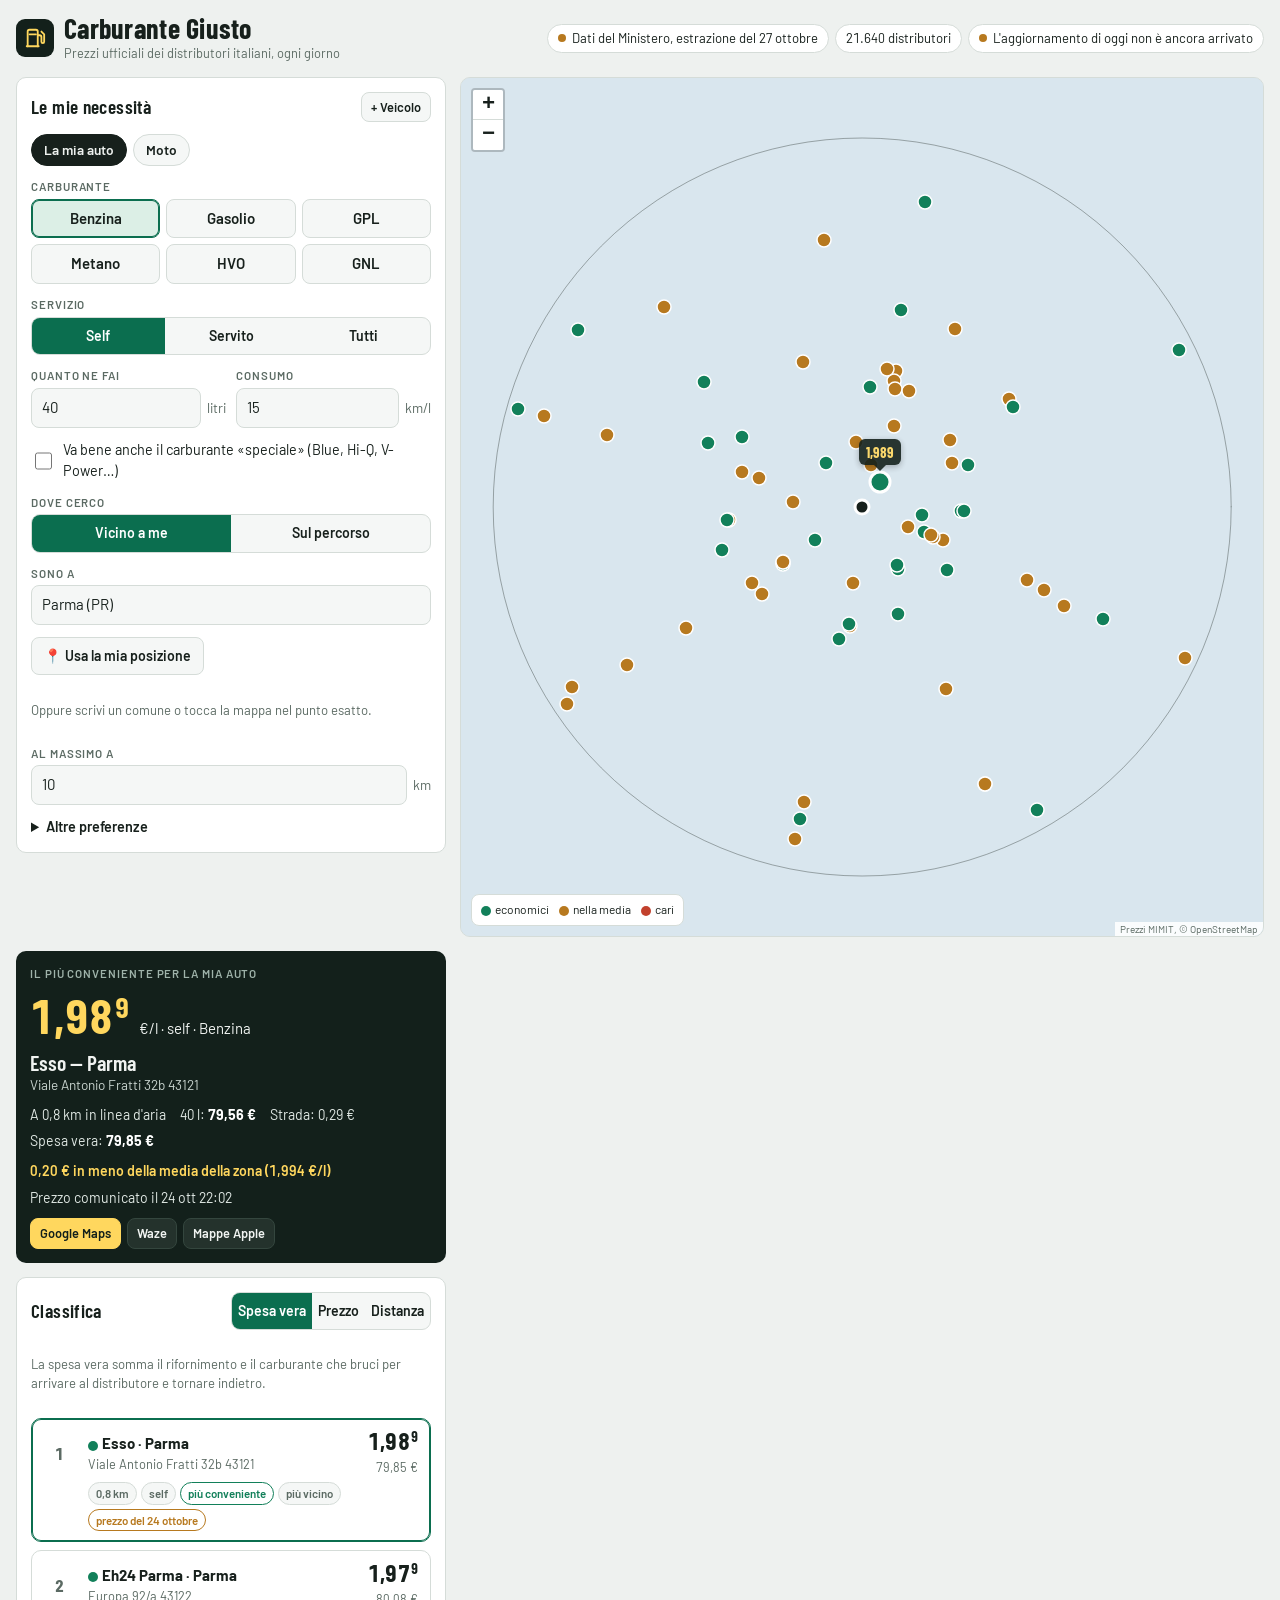
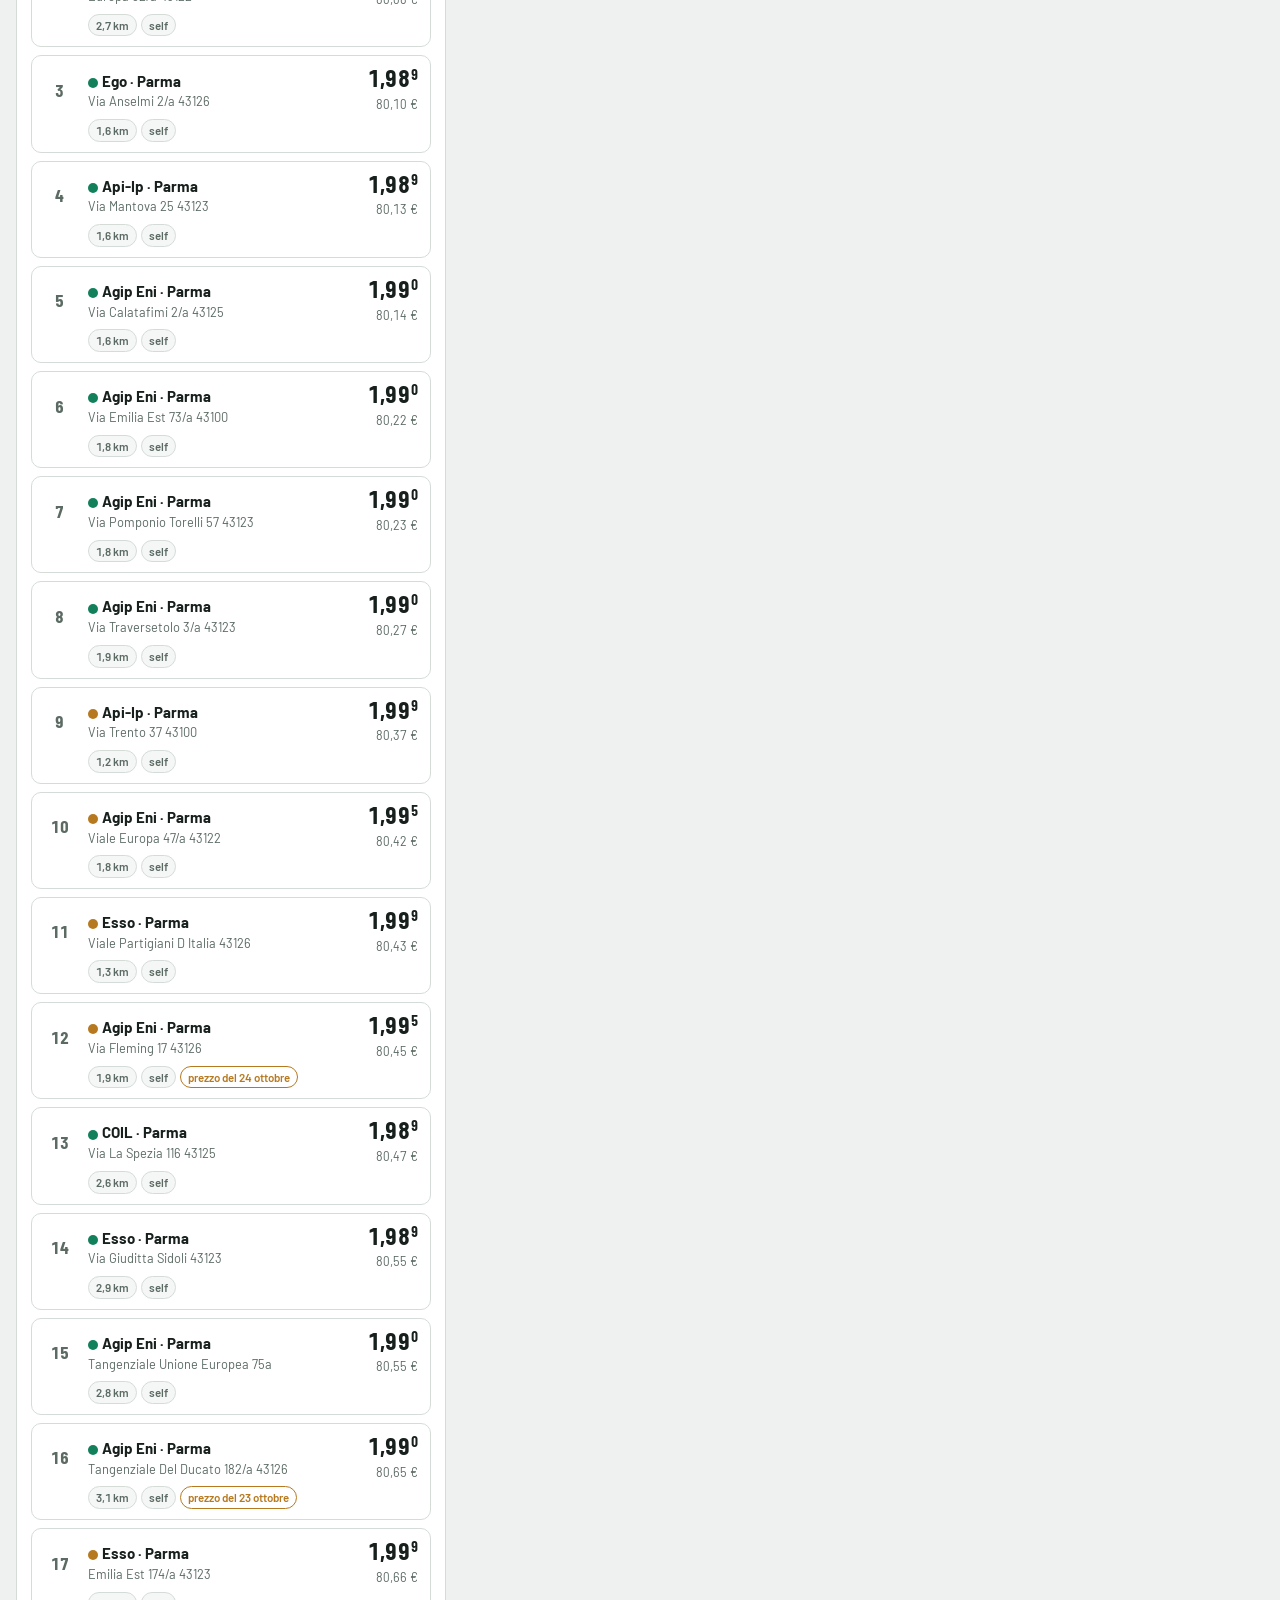
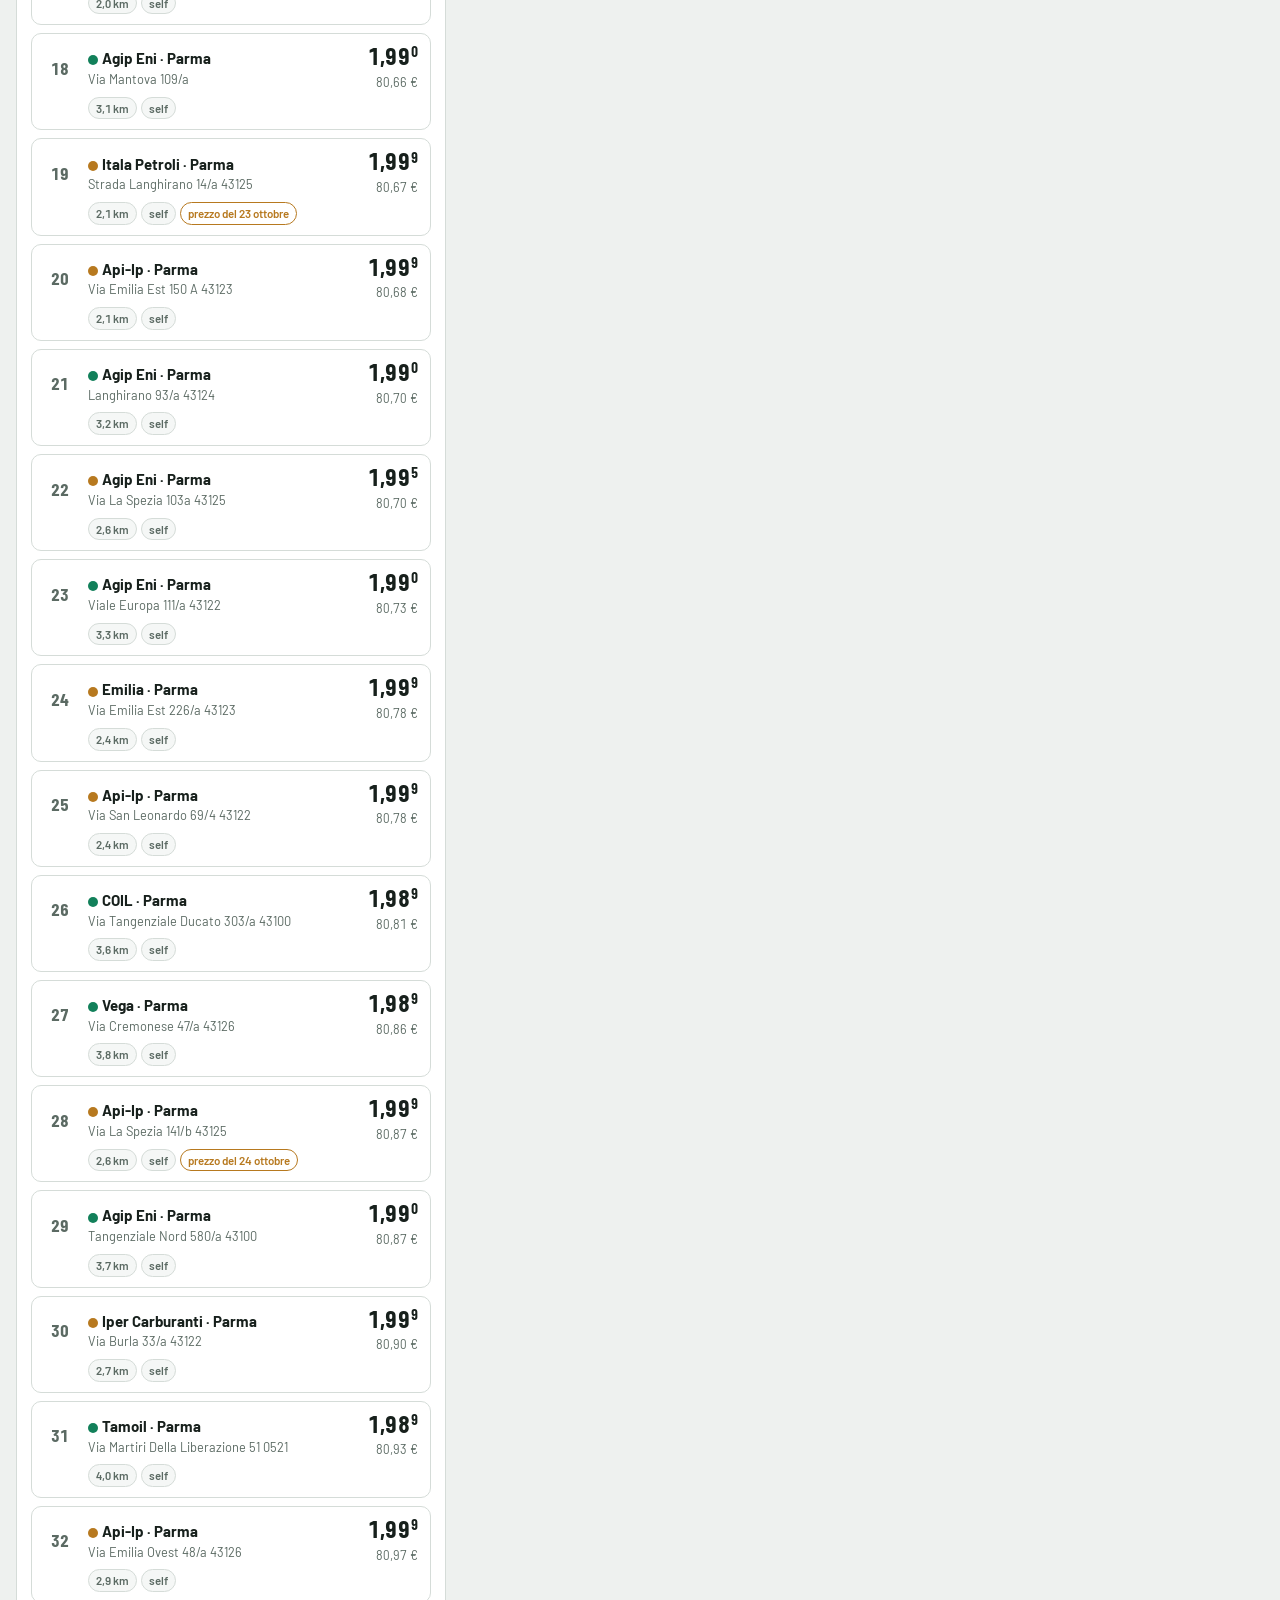
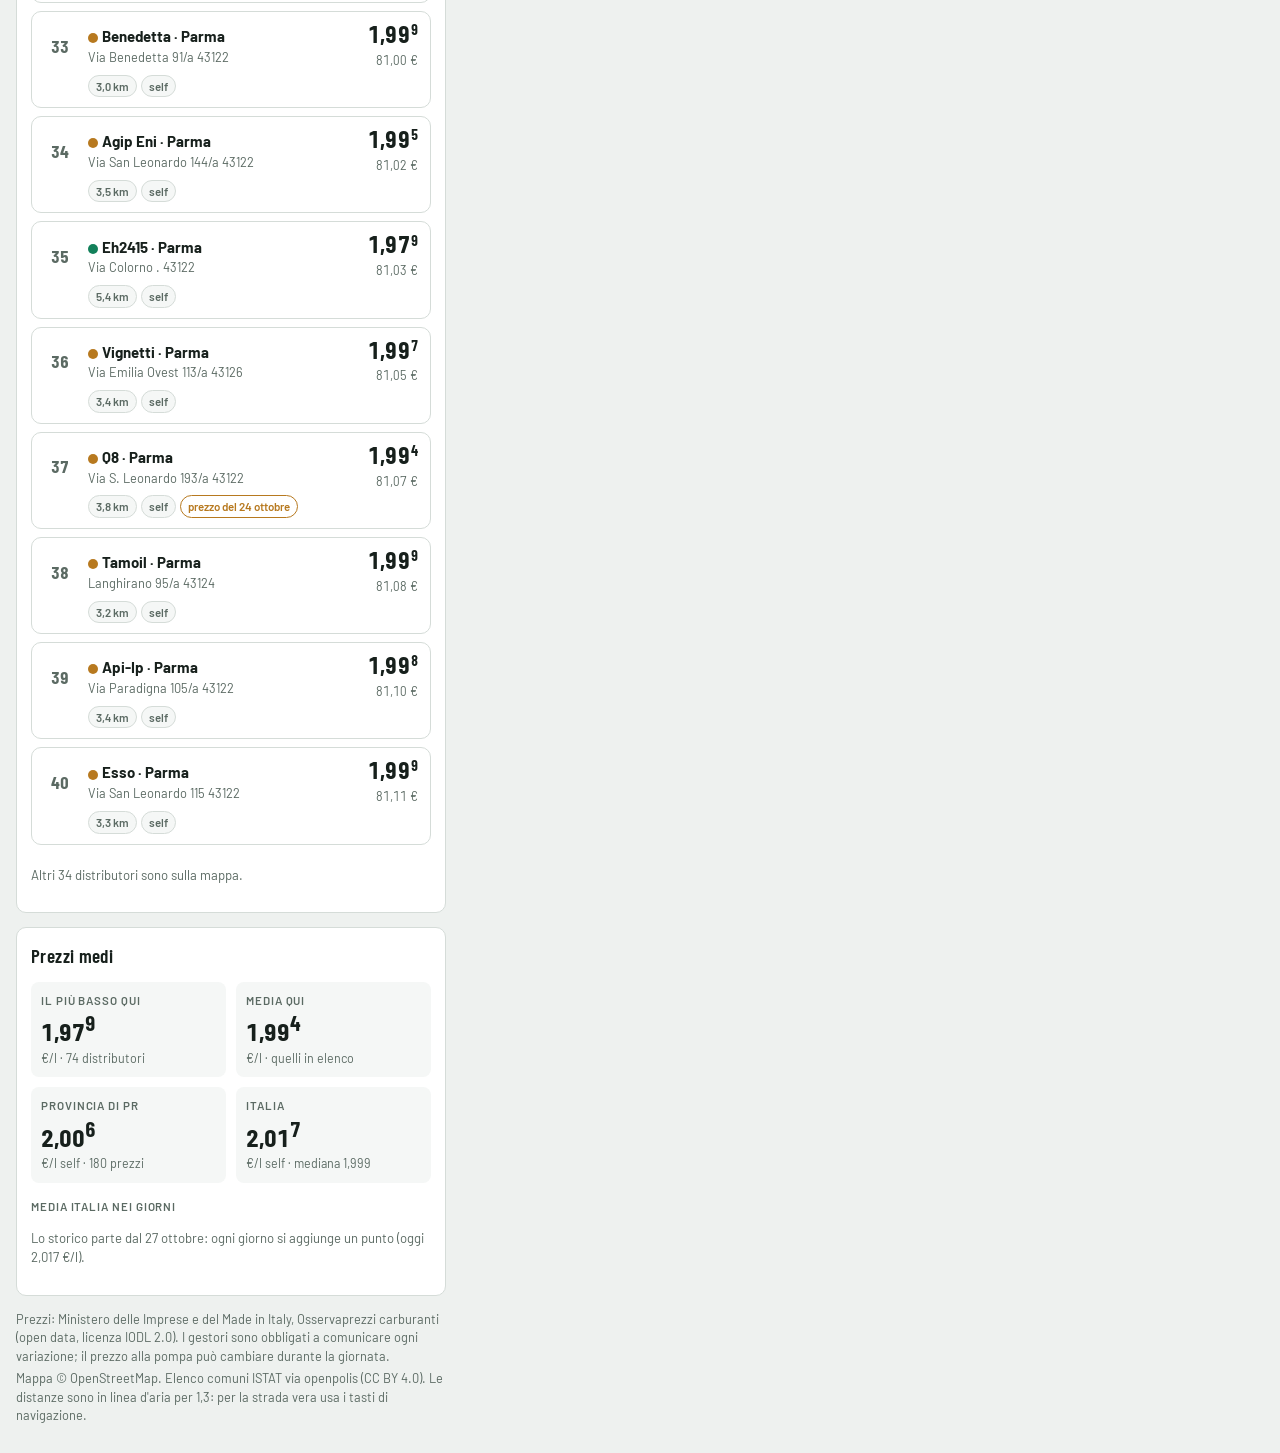
==== index.html @ f3d4177d "Carburante Giusto: app installabile con prezzi MIMIT Co-Authored-By: Claude Opus 5.5 <noreply@anthro" ====
<!doctype html>
<html lang="it">
<head>
<meta charset="utf-8">
<meta name="viewport" content="width=device-width,initial-scale=1,viewport-fit=cover">
<title>Carburante Giusto</title>
<meta name="description" content="Prezzi ufficiali dei distributori italiani (MIMIT) e il più conveniente per il tuo veicolo">
<meta name="theme-color" content="#13201b">
<meta name="apple-mobile-web-app-capable" content="yes">
<meta name="mobile-web-app-capable" content="yes">
<meta name="apple-mobile-web-app-title" content="Carburante">
<meta name="apple-mobile-web-app-status-bar-style" content="black-translucent">
<link rel="manifest" href="manifest.webmanifest">
<link rel="icon" href="icone/icona-192.png">
<link rel="apple-touch-icon" href="icone/apple-touch-icon.png">
<link rel="preconnect" href="https://fonts.googleapis.com"><link rel="preconnect" href="https://fonts.gstatic.com" crossorigin>
<link rel="stylesheet" href="https://fonts.googleapis.com/css2?family=Barlow+Condensed:wght@600;700&family=Barlow:wght@400;600&display=swap">
<style>
 
 .leaflet-pane,
 .leaflet-tile,
 .leaflet-marker-icon,
 .leaflet-marker-shadow,
 .leaflet-tile-container,
 .leaflet-pane > svg,
 .leaflet-pane > canvas,
 .leaflet-zoom-box,
 .leaflet-image-layer,
 .leaflet-layer {
 	position: absolute;
 	left: 0;
 	top: 0;
 	}
 .leaflet-container {
 	overflow: hidden;
 	}
 .leaflet-tile,
 .leaflet-marker-icon,
 .leaflet-marker-shadow {
 	-webkit-user-select: none;
 	 -moz-user-select: none;
 	 user-select: none;
 	 -webkit-user-drag: none;
 	}
 
 .leaflet-tile::selection {
 	background: transparent;
 }
 
 .leaflet-safari .leaflet-tile {
 	image-rendering: -webkit-optimize-contrast;
 	}
 
 .leaflet-safari .leaflet-tile-container {
 	width: 1600px;
 	height: 1600px;
 	-webkit-transform-origin: 0 0;
 	}
 .leaflet-marker-icon,
 .leaflet-marker-shadow {
 	display: block;
 	}
 
 
 .leaflet-container .leaflet-overlay-pane svg {
 	max-width: none !important;
 	max-height: none !important;
 	}
 .leaflet-container .leaflet-marker-pane img,
 .leaflet-container .leaflet-shadow-pane img,
 .leaflet-container .leaflet-tile-pane img,
 .leaflet-container img.leaflet-image-layer,
 .leaflet-container .leaflet-tile {
 	max-width: none !important;
 	max-height: none !important;
 	width: auto;
 	padding: 0;
 	}
 
 .leaflet-container img.leaflet-tile {
 	
 	mix-blend-mode: plus-lighter;
 }
 
 .leaflet-container.leaflet-touch-zoom {
 	-ms-touch-action: pan-x pan-y;
 	touch-action: pan-x pan-y;
 	}
 .leaflet-container.leaflet-touch-drag {
 	-ms-touch-action: pinch-zoom;
 	
 	touch-action: none;
 	touch-action: pinch-zoom;
 }
 .leaflet-container.leaflet-touch-drag.leaflet-touch-zoom {
 	-ms-touch-action: none;
 	touch-action: none;
 }
 .leaflet-container {
 	-webkit-tap-highlight-color: transparent;
 }
 .leaflet-container a {
 	-webkit-tap-highlight-color: rgba(51, 181, 229, 0.4);
 }
 .leaflet-tile {
 	filter: inherit;
 	visibility: hidden;
 	}
 .leaflet-tile-loaded {
 	visibility: inherit;
 	}
 .leaflet-zoom-box {
 	width: 0;
 	height: 0;
 	-moz-box-sizing: border-box;
 	 box-sizing: border-box;
 	z-index: 800;
 	}
 
 .leaflet-overlay-pane svg {
 	-moz-user-select: none;
 	}
 
 .leaflet-pane { z-index: 400; }
 
 .leaflet-tile-pane { z-index: 200; }
 .leaflet-overlay-pane { z-index: 400; }
 .leaflet-shadow-pane { z-index: 500; }
 .leaflet-marker-pane { z-index: 600; }
 .leaflet-tooltip-pane { z-index: 650; }
 .leaflet-popup-pane { z-index: 700; }
 
 .leaflet-map-pane canvas { z-index: 100; }
 .leaflet-map-pane svg { z-index: 200; }
 
 .leaflet-vml-shape {
 	width: 1px;
 	height: 1px;
 	}
 .lvml {
 	behavior: url(#default#VML);
 	display: inline-block;
 	position: absolute;
 	}
 
 
 
 
 .leaflet-control {
 	position: relative;
 	z-index: 800;
 	pointer-events: visiblePainted; 
 	pointer-events: auto;
 	}
 .leaflet-top,
 .leaflet-bottom {
 	position: absolute;
 	z-index: 1000;
 	pointer-events: none;
 	}
 .leaflet-top {
 	top: 0;
 	}
 .leaflet-right {
 	right: 0;
 	}
 .leaflet-bottom {
 	bottom: 0;
 	}
 .leaflet-left {
 	left: 0;
 	}
 .leaflet-control {
 	float: left;
 	clear: both;
 	}
 .leaflet-right .leaflet-control {
 	float: right;
 	}
 .leaflet-top .leaflet-control {
 	margin-top: 10px;
 	}
 .leaflet-bottom .leaflet-control {
 	margin-bottom: 10px;
 	}
 .leaflet-left .leaflet-control {
 	margin-left: 10px;
 	}
 .leaflet-right .leaflet-control {
 	margin-right: 10px;
 	}
 
 
 
 
 .leaflet-fade-anim .leaflet-popup {
 	opacity: 0;
 	-webkit-transition: opacity 0.2s linear;
 	 -moz-transition: opacity 0.2s linear;
 	 transition: opacity 0.2s linear;
 	}
 .leaflet-fade-anim .leaflet-map-pane .leaflet-popup {
 	opacity: 1;
 	}
 .leaflet-zoom-animated {
 	-webkit-transform-origin: 0 0;
 	 -ms-transform-origin: 0 0;
 	 transform-origin: 0 0;
 	}
 svg.leaflet-zoom-animated {
 	will-change: transform;
 }
 
 .leaflet-zoom-anim .leaflet-zoom-animated {
 	-webkit-transition: -webkit-transform 0.25s cubic-bezier(0,0,0.25,1);
 	 -moz-transition: -moz-transform 0.25s cubic-bezier(0,0,0.25,1);
 	 transition: transform 0.25s cubic-bezier(0,0,0.25,1);
 	}
 .leaflet-zoom-anim .leaflet-tile,
 .leaflet-pan-anim .leaflet-tile {
 	-webkit-transition: none;
 	 -moz-transition: none;
 	 transition: none;
 	}
 
 .leaflet-zoom-anim .leaflet-zoom-hide {
 	visibility: hidden;
 	}
 
 
 
 
 .leaflet-interactive {
 	cursor: pointer;
 	}
 .leaflet-grab {
 	cursor: -webkit-grab;
 	cursor: -moz-grab;
 	cursor: grab;
 	}
 .leaflet-crosshair,
 .leaflet-crosshair .leaflet-interactive {
 	cursor: crosshair;
 	}
 .leaflet-popup-pane,
 .leaflet-control {
 	cursor: auto;
 	}
 .leaflet-dragging .leaflet-grab,
 .leaflet-dragging .leaflet-grab .leaflet-interactive,
 .leaflet-dragging .leaflet-marker-draggable {
 	cursor: move;
 	cursor: -webkit-grabbing;
 	cursor: -moz-grabbing;
 	cursor: grabbing;
 	}
 
 
 .leaflet-marker-icon,
 .leaflet-marker-shadow,
 .leaflet-image-layer,
 .leaflet-pane > svg path,
 .leaflet-tile-container {
 	pointer-events: none;
 	}
 
 .leaflet-marker-icon.leaflet-interactive,
 .leaflet-image-layer.leaflet-interactive,
 .leaflet-pane > svg path.leaflet-interactive,
 svg.leaflet-image-layer.leaflet-interactive path {
 	pointer-events: visiblePainted; 
 	pointer-events: auto;
 	}
 
 
 
 .leaflet-container {
 	background: #ddd;
 	outline-offset: 1px;
 	}
 .leaflet-container a {
 	color: #0078A8;
 	}
 .leaflet-zoom-box {
 	border: 2px dotted #38f;
 	background: rgba(255,255,255,0.5);
 	}
 
 
 
 .leaflet-container {
 	font-family: "Helvetica Neue", Arial, Helvetica, sans-serif;
 	font-size: 12px;
 	font-size: 0.75rem;
 	line-height: 1.5;
 	}
 
 
 
 
 .leaflet-bar {
 	box-shadow: 0 1px 5px rgba(0,0,0,0.65);
 	border-radius: 4px;
 	}
 .leaflet-bar a {
 	background-color: #fff;
 	border-bottom: 1px solid #ccc;
 	width: 26px;
 	height: 26px;
 	line-height: 26px;
 	display: block;
 	text-align: center;
 	text-decoration: none;
 	color: black;
 	}
 .leaflet-bar a,
 .leaflet-control-layers-toggle {
 	background-position: 50% 50%;
 	background-repeat: no-repeat;
 	display: block;
 	}
 .leaflet-bar a:hover,
 .leaflet-bar a:focus {
 	background-color: #f4f4f4;
 	}
 .leaflet-bar a:first-child {
 	border-top-left-radius: 4px;
 	border-top-right-radius: 4px;
 	}
 .leaflet-bar a:last-child {
 	border-bottom-left-radius: 4px;
 	border-bottom-right-radius: 4px;
 	border-bottom: none;
 	}
 .leaflet-bar a.leaflet-disabled {
 	cursor: default;
 	background-color: #f4f4f4;
 	color: #bbb;
 	}
 
 .leaflet-touch .leaflet-bar a {
 	width: 30px;
 	height: 30px;
 	line-height: 30px;
 	}
 .leaflet-touch .leaflet-bar a:first-child {
 	border-top-left-radius: 2px;
 	border-top-right-radius: 2px;
 	}
 .leaflet-touch .leaflet-bar a:last-child {
 	border-bottom-left-radius: 2px;
 	border-bottom-right-radius: 2px;
 	}
 
 
 
 .leaflet-control-zoom-in,
 .leaflet-control-zoom-out {
 	font: bold 18px 'Lucida Console', Monaco, monospace;
 	text-indent: 1px;
 	}
 
 .leaflet-touch .leaflet-control-zoom-in, .leaflet-touch .leaflet-control-zoom-out {
 	font-size: 22px;
 	}
 
 
 
 
 .leaflet-control-layers {
 	box-shadow: 0 1px 5px rgba(0,0,0,0.4);
 	background: #fff;
 	border-radius: 5px;
 	}
 .leaflet-control-layers-toggle {
 	background-image: none;
 	width: 36px;
 	height: 36px;
 	}
 .leaflet-retina .leaflet-control-layers-toggle {
 	background-image: none;
 	background-size: 26px 26px;
 	}
 .leaflet-touch .leaflet-control-layers-toggle {
 	width: 44px;
 	height: 44px;
 	}
 .leaflet-control-layers .leaflet-control-layers-list,
 .leaflet-control-layers-expanded .leaflet-control-layers-toggle {
 	display: none;
 	}
 .leaflet-control-layers-expanded .leaflet-control-layers-list {
 	display: block;
 	position: relative;
 	}
 .leaflet-control-layers-expanded {
 	padding: 6px 10px 6px 6px;
 	color: #333;
 	background: #fff;
 	}
 .leaflet-control-layers-scrollbar {
 	overflow-y: scroll;
 	overflow-x: hidden;
 	padding-right: 5px;
 	}
 .leaflet-control-layers-selector {
 	margin-top: 2px;
 	position: relative;
 	top: 1px;
 	}
 .leaflet-control-layers label {
 	display: block;
 	font-size: 13px;
 	font-size: 1.08333em;
 	}
 .leaflet-control-layers-separator {
 	height: 0;
 	border-top: 1px solid #ddd;
 	margin: 5px -10px 5px -6px;
 	}
 
 
 .leaflet-default-icon-path { 
 	background-image: none;
 	}
 
 
 
 
 .leaflet-container .leaflet-control-attribution {
 	background: #fff;
 	background: rgba(255, 255, 255, 0.8);
 	margin: 0;
 	}
 .leaflet-control-attribution,
 .leaflet-control-scale-line {
 	padding: 0 5px;
 	color: #333;
 	line-height: 1.4;
 	}
 .leaflet-control-attribution a {
 	text-decoration: none;
 	}
 .leaflet-control-attribution a:hover,
 .leaflet-control-attribution a:focus {
 	text-decoration: underline;
 	}
 .leaflet-attribution-flag {
 	display: inline !important;
 	vertical-align: baseline !important;
 	width: 1em;
 	height: 0.6669em;
 	}
 .leaflet-left .leaflet-control-scale {
 	margin-left: 5px;
 	}
 .leaflet-bottom .leaflet-control-scale {
 	margin-bottom: 5px;
 	}
 .leaflet-control-scale-line {
 	border: 2px solid #777;
 	border-top: none;
 	line-height: 1.1;
 	padding: 2px 5px 1px;
 	white-space: nowrap;
 	-moz-box-sizing: border-box;
 	 box-sizing: border-box;
 	background: rgba(255, 255, 255, 0.8);
 	text-shadow: 1px 1px #fff;
 	}
 .leaflet-control-scale-line:not(:first-child) {
 	border-top: 2px solid #777;
 	border-bottom: none;
 	margin-top: -2px;
 	}
 .leaflet-control-scale-line:not(:first-child):not(:last-child) {
 	border-bottom: 2px solid #777;
 	}
 
 .leaflet-touch .leaflet-control-attribution,
 .leaflet-touch .leaflet-control-layers,
 .leaflet-touch .leaflet-bar {
 	box-shadow: none;
 	}
 .leaflet-touch .leaflet-control-layers,
 .leaflet-touch .leaflet-bar {
 	border: 2px solid rgba(0,0,0,0.2);
 	background-clip: padding-box;
 	}
 
 
 
 
 .leaflet-popup {
 	position: absolute;
 	text-align: center;
 	margin-bottom: 20px;
 	}
 .leaflet-popup-content-wrapper {
 	padding: 1px;
 	text-align: left;
 	border-radius: 12px;
 	}
 .leaflet-popup-content {
 	margin: 13px 24px 13px 20px;
 	line-height: 1.3;
 	font-size: 13px;
 	font-size: 1.08333em;
 	min-height: 1px;
 	}
 .leaflet-popup-content p {
 	margin: 17px 0;
 	margin: 1.3em 0;
 	}
 .leaflet-popup-tip-container {
 	width: 40px;
 	height: 20px;
 	position: absolute;
 	left: 50%;
 	margin-top: -1px;
 	margin-left: -20px;
 	overflow: hidden;
 	pointer-events: none;
 	}
 .leaflet-popup-tip {
 	width: 17px;
 	height: 17px;
 	padding: 1px;
 
 	margin: -10px auto 0;
 	pointer-events: auto;
 
 	-webkit-transform: rotate(45deg);
 	 -moz-transform: rotate(45deg);
 	 -ms-transform: rotate(45deg);
 	 transform: rotate(45deg);
 	}
 .leaflet-popup-content-wrapper,
 .leaflet-popup-tip {
 	background: white;
 	color: #333;
 	box-shadow: 0 3px 14px rgba(0,0,0,0.4);
 	}
 .leaflet-container a.leaflet-popup-close-button {
 	position: absolute;
 	top: 0;
 	right: 0;
 	border: none;
 	text-align: center;
 	width: 24px;
 	height: 24px;
 	font: 16px/24px Tahoma, Verdana, sans-serif;
 	color: #757575;
 	text-decoration: none;
 	background: transparent;
 	}
 .leaflet-container a.leaflet-popup-close-button:hover,
 .leaflet-container a.leaflet-popup-close-button:focus {
 	color: #585858;
 	}
 .leaflet-popup-scrolled {
 	overflow: auto;
 	}
 
 .leaflet-oldie .leaflet-popup-content-wrapper {
 	-ms-zoom: 1;
 	}
 .leaflet-oldie .leaflet-popup-tip {
 	width: 24px;
 	margin: 0 auto;
 
 	-ms-filter: "progid:DXImageTransform.Microsoft.Matrix(M11=0.70710678, M12=0.70710678, M21=-0.70710678, M22=0.70710678)";
 	filter: progid:DXImageTransform.Microsoft.Matrix(M11=0.70710678, M12=0.70710678, M21=-0.70710678, M22=0.70710678);
 	}
 
 .leaflet-oldie .leaflet-control-zoom,
 .leaflet-oldie .leaflet-control-layers,
 .leaflet-oldie .leaflet-popup-content-wrapper,
 .leaflet-oldie .leaflet-popup-tip {
 	border: 1px solid #999;
 	}
 
 
 
 
 .leaflet-div-icon {
 	background: #fff;
 	border: 1px solid #666;
 	}
 
 
 
 
 .leaflet-tooltip {
 	position: absolute;
 	padding: 6px;
 	background-color: #fff;
 	border: 1px solid #fff;
 	border-radius: 3px;
 	color: #222;
 	white-space: nowrap;
 	-webkit-user-select: none;
 	-moz-user-select: none;
 	-ms-user-select: none;
 	user-select: none;
 	pointer-events: none;
 	box-shadow: 0 1px 3px rgba(0,0,0,0.4);
 	}
 .leaflet-tooltip.leaflet-interactive {
 	cursor: pointer;
 	pointer-events: auto;
 	}
 .leaflet-tooltip-top:before,
 .leaflet-tooltip-bottom:before,
 .leaflet-tooltip-left:before,
 .leaflet-tooltip-right:before {
 	position: absolute;
 	pointer-events: none;
 	border: 6px solid transparent;
 	background: transparent;
 	content: "";
 	}
 
 
 
 .leaflet-tooltip-bottom {
 	margin-top: 6px;
 }
 .leaflet-tooltip-top {
 	margin-top: -6px;
 }
 .leaflet-tooltip-bottom:before,
 .leaflet-tooltip-top:before {
 	left: 50%;
 	margin-left: -6px;
 	}
 .leaflet-tooltip-top:before {
 	bottom: 0;
 	margin-bottom: -12px;
 	border-top-color: #fff;
 	}
 .leaflet-tooltip-bottom:before {
 	top: 0;
 	margin-top: -12px;
 	margin-left: -6px;
 	border-bottom-color: #fff;
 	}
 .leaflet-tooltip-left {
 	margin-left: -6px;
 }
 .leaflet-tooltip-right {
 	margin-left: 6px;
 }
 .leaflet-tooltip-left:before,
 .leaflet-tooltip-right:before {
 	top: 50%;
 	margin-top: -6px;
 	}
 .leaflet-tooltip-left:before {
 	right: 0;
 	margin-right: -12px;
 	border-left-color: #fff;
 	}
 .leaflet-tooltip-right:before {
 	left: 0;
 	margin-left: -12px;
 	border-right-color: #fff;
 	}
 
 
 
 @media print {
 	
 	.leaflet-control {
 		-webkit-print-color-adjust: exact;
 		print-color-adjust: exact;
 		}
 	}
 
/* Layout: colonna "necessità + classifica" a sinistra, mappa fissa a destra; al telefono tutto in colonna con la mappa in mezzo. */
:root{
  --bg:#eef1ef; --surface:#ffffff; --surface-2:#f5f7f6; --line:#d5dcd8; --fg:#17201c; --muted:#5b6a63;
  --accent:#0b6e4f; --accent-fg:#ffffff; --accent-soft:#dcefe6;
  --good:#12805a; --mid:#b7791f; --bad:#c2412d; --sea:#d9e6ee; --land:#fbfcfa; --road:#e0a33a; --road2:#c9cfcb; --border-prov:#9aa7a0; --comune:#c6d0ca;
  --totem:#13201b; --totem-fg:#ffd75e;
  --f-display:"Barlow Condensed","Arial Narrow",Arial,sans-serif;
  --f-body:"Barlow",system-ui,-apple-system,"Segoe UI",sans-serif;
  --r:10px; --tile-filter:none;
}
@media (prefers-color-scheme: dark){:root:not([data-theme="light"]){
  --bg:#0f1513; --surface:#161e1b; --surface-2:#1c2622; --line:#2b3833; --fg:#e7ede9; --muted:#97a69f;
  --accent:#3fbf8c; --accent-fg:#0b1511; --accent-soft:#1d3a2f;
  --good:#3fbf8c; --mid:#e0a542; --bad:#ef7a64; --sea:#0d1a22; --land:#1a2420; --road:#b98431; --road2:#3b4843; --border-prov:#56655e; --comune:#2c3934;
  --totem:#0a0f0d; --totem-fg:#ffd75e; --tile-filter:invert(1) hue-rotate(180deg) brightness(.85) contrast(.9) saturate(.6); color-scheme:dark}}
:root[data-theme="dark"]{
  --bg:#0f1513; --surface:#161e1b; --surface-2:#1c2622; --line:#2b3833; --fg:#e7ede9; --muted:#97a69f;
  --accent:#3fbf8c; --accent-fg:#0b1511; --accent-soft:#1d3a2f;
  --good:#3fbf8c; --mid:#e0a542; --bad:#ef7a64; --sea:#0d1a22; --land:#1a2420; --road:#b98431; --road2:#3b4843; --border-prov:#56655e; --comune:#2c3934;
  --totem:#0a0f0d; --totem-fg:#ffd75e; --tile-filter:invert(1) hue-rotate(180deg) brightness(.85) contrast(.9) saturate(.6); color-scheme:dark}

[hidden]{display:none!important}
html,body{height:auto}
body{background:var(--bg);color:var(--fg);font-family:var(--f-body);font-size:15px;line-height:1.45}
*{box-sizing:border-box}
button,input,select{font:inherit;color:inherit}
a{color:var(--accent)}
:focus-visible{outline:2px solid var(--accent);outline-offset:2px}
.num{font-variant-numeric:tabular-nums}

.wrap{max-width:1400px;margin:0 auto;padding-left:max(16px,env(safe-area-inset-left,0px));padding-right:max(16px,env(safe-area-inset-right,0px));padding-block:14px 28px;display:grid;gap:14px}
header.top{display:flex;flex-wrap:wrap;align-items:center;gap:10px 18px;justify-content:space-between}
.brand{display:flex;align-items:center;gap:10px}
.brand .logo{width:38px;height:38px;border-radius:9px;background:var(--totem);display:grid;place-items:center}
.brand h1{font-family:var(--f-display);font-weight:700;font-size:1.75rem;letter-spacing:.01em;margin:0;line-height:1;text-wrap:balance}
.brand small{display:block;color:var(--muted);font-size:.8rem;margin-top:2px}
.stato{display:flex;flex-wrap:wrap;gap:6px;align-items:center;font-size:.82rem}
.chip{display:inline-flex;align-items:center;gap:6px;padding:4px 10px;border-radius:999px;background:var(--surface);border:1px solid var(--line);white-space:nowrap}
.chip .dot{width:8px;height:8px;border-radius:50%;background:var(--good)}
.chip.vecchio .dot{background:var(--mid)}
.chip.errore .dot{background:var(--bad)}

.layout{display:grid;gap:14px;grid-template-columns:minmax(0,430px) minmax(0,1fr);align-items:start}
.col{display:grid;gap:14px;min-width:0}
.mapbox{position:sticky;top:calc(env(safe-area-inset-top,0px) + 10px);height:calc(100vh - 40px);min-height:420px;border-radius:var(--r);overflow:hidden;border:1px solid var(--line);background:var(--sea)}
#map{position:absolute;inset:0;background:var(--sea)}
@media (max-width:900px){
  .layout{grid-template-columns:minmax(0,1fr)}
  .mapbox{position:relative;top:0;height:58vh;min-height:320px;order:2}
  .col.necessita{order:1}.col.risultati{order:3}
}

.panel{background:var(--surface);border:1px solid var(--line);border-radius:var(--r);padding:14px;display:grid;gap:12px;min-width:0}
.panel h2{font-family:var(--f-display);font-size:1.2rem;font-weight:600;margin:0;letter-spacing:.02em}
.ptitle{display:flex;justify-content:space-between;align-items:center;gap:8px}
.label{font-size:.72rem;text-transform:uppercase;letter-spacing:.08em;color:var(--muted);font-weight:600}
.row{display:flex;flex-wrap:wrap;gap:10px}
.row>*{flex:1 1 120px;min-width:0}
.field{display:grid;gap:4px;min-width:0}
.field input,.field select{width:100%;min-width:0;padding:8px 10px;border-radius:8px;border:1px solid var(--line);background:var(--surface-2)}
.unit{display:flex;align-items:center;gap:6px}.unit span{color:var(--muted);font-size:.85rem;white-space:nowrap}
.seg{display:flex;border:1px solid var(--line);border-radius:9px;overflow:hidden;background:var(--surface-2)}
.seg button{flex:1;border:0;background:transparent;padding:8px 6px;cursor:pointer;font-weight:600;font-size:.88rem;white-space:nowrap}
.seg button[aria-pressed="true"]{background:var(--accent);color:var(--accent-fg)}
.fuels{display:grid;grid-template-columns:repeat(3,minmax(0,1fr));gap:6px}
.fuels button{border:1px solid var(--line);background:var(--surface-2);border-radius:8px;padding:8px 4px;cursor:pointer;font-weight:600}
.fuels button[aria-pressed="true"]{border-color:var(--accent);background:var(--accent-soft);color:var(--fg);box-shadow:inset 0 0 0 1px var(--accent)}
.check{display:flex;gap:8px;align-items:center;font-size:.9rem}
.check input{width:18px;height:18px;accent-color:var(--accent)}
.btn{border:1px solid var(--line);background:var(--surface-2);border-radius:8px;padding:8px 12px;cursor:pointer;font-weight:600;font-size:.88rem;text-decoration:none;color:var(--fg);display:inline-flex;align-items:center;gap:6px;justify-content:center}
.btn.primary{background:var(--accent);border-color:var(--accent);color:var(--accent-fg)}
.btn.small{padding:5px 9px;font-size:.8rem}
.profiles{display:flex;flex-wrap:wrap;gap:6px}
.profiles button{border:1px solid var(--line);background:var(--surface-2);border-radius:999px;padding:5px 12px;cursor:pointer;font-weight:600;font-size:.86rem}
.profiles button[aria-pressed="true"]{background:var(--fg);color:var(--bg);border-color:var(--fg)}
.search{position:relative}
.sugg{position:absolute;z-index:2000;left:0;right:0;top:100%;margin-top:4px;background:var(--surface);border:1px solid var(--line);border-radius:8px;box-shadow:0 8px 24px rgba(0,0,0,.18);max-height:260px;overflow:auto}
.sugg button{display:block;width:100%;text-align:left;border:0;background:transparent;padding:8px 10px;cursor:pointer}
.sugg button:hover,.sugg button:focus{background:var(--accent-soft)}
.hint{font-size:.82rem;color:var(--muted)}
details.more summary{cursor:pointer;font-weight:600;font-size:.9rem}
details.more[open] summary{margin-bottom:10px}

/* migliore */
.best{background:var(--totem);color:#f1f4f2;border-radius:var(--r);padding:14px;display:grid;gap:10px}
.best .label{color:#9fb3aa}
.best h3{margin:0;font-family:var(--f-display);font-size:1.35rem;font-weight:600;line-height:1.15}
.best .addr{color:#c8d3ce;font-size:.85rem}
.totem{display:flex;align-items:baseline;gap:10px;flex-wrap:wrap}
.price{font-family:var(--f-display);font-weight:700;font-variant-numeric:tabular-nums;letter-spacing:.01em}
.price sup{font-size:.6em;vertical-align:.55em;margin-left:1px}
.best .price{font-size:3rem;color:var(--totem-fg);line-height:1}
.best .facts{display:flex;flex-wrap:wrap;gap:6px 14px;font-size:.88rem;color:#dfe7e3}
.best .facts b{color:#fff}
.best .nav{display:flex;flex-wrap:wrap;gap:6px}
.best .nav a{background:#24322c;border-color:#34463e;color:#f1f4f2}
.best .nav a.primary{background:var(--totem-fg);border-color:var(--totem-fg);color:#13201b}
.saving{color:var(--totem-fg);font-weight:600}

.listhead{display:flex;justify-content:space-between;align-items:center;gap:8px;flex-wrap:wrap}
.list{display:grid;gap:8px}
.card{display:grid;grid-template-columns:auto minmax(0,1fr) auto;gap:4px 12px;align-items:center;background:var(--surface);border:1px solid var(--line);border-radius:var(--r);padding:10px 12px;cursor:pointer;text-align:left;width:100%}
.card[aria-current="true"]{border-color:var(--accent);box-shadow:inset 0 0 0 1px var(--accent)}
.card .rank{font-family:var(--f-display);font-weight:700;color:var(--muted);font-size:1.1rem;width:1.8em;text-align:center}
.card .who{min-width:0}
.card .who b{display:block;white-space:nowrap;overflow:hidden;text-overflow:ellipsis}
.card .who span{display:block;font-size:.8rem;color:var(--muted);white-space:nowrap;overflow:hidden;text-overflow:ellipsis}
.card .p{text-align:right}
.card .price{font-size:1.5rem;line-height:1}
.card .tot{font-size:.78rem;color:var(--muted)}
.card .tags{grid-column:2 / 4;display:flex;flex-wrap:wrap;gap:4px}
.tag{font-size:.72rem;font-weight:600;padding:2px 7px;border-radius:999px;background:var(--surface-2);border:1px solid var(--line);color:var(--muted)}
.tag.good{color:var(--good);border-color:currentColor;background:transparent}
.tag.warn{color:var(--mid);border-color:currentColor;background:transparent}
.tier{width:10px;height:10px;border-radius:50%;display:inline-block;margin-right:4px;vertical-align:middle}
.empty{padding:18px;text-align:center;color:var(--muted);background:var(--surface);border:1px dashed var(--line);border-radius:var(--r)}

.stats{display:grid;grid-template-columns:repeat(auto-fit,minmax(150px,1fr));gap:10px}
.stat{background:var(--surface-2);border-radius:8px;padding:10px}
.stat .v{font-family:var(--f-display);font-size:1.6rem;font-weight:700;font-variant-numeric:tabular-nums}
.stat .s{font-size:.78rem;color:var(--muted)}
svg.spark{width:100%;height:70px;display:block}
footer{font-size:.8rem;color:var(--muted);display:grid;gap:4px}

/* mappa */
.leaflet-container{font-family:var(--f-body);background:var(--sea)}
.leaflet-popup-content-wrapper,.leaflet-popup-tip{background:var(--surface);color:var(--fg);box-shadow:0 6px 20px rgba(0,0,0,.25)}
.leaflet-popup-content{margin:12px 14px;min-width:220px}
.leaflet-bar a{background:var(--surface);color:var(--fg);border-bottom-color:var(--line)}
.leaflet-control-attribution{background:color-mix(in srgb,var(--surface) 85%,transparent)!important;color:var(--muted)!important;font-size:10px}
.leaflet-control-attribution a{color:var(--muted)}
.pop h4{margin:0 0 2px;font-family:var(--f-display);font-size:1.1rem}
.pop .a{font-size:.8rem;color:var(--muted);margin-bottom:8px}
.pop table{border-collapse:collapse;width:100%;font-size:.85rem}
.pop td{padding:3px 0;border-top:1px solid var(--line)}
.pop td.r{text-align:right;font-variant-numeric:tabular-nums;font-weight:600}
.pop tr.sel td{color:var(--accent)}
.pop .d{font-size:.72rem;color:var(--muted);font-weight:400}
.pop .nav{display:flex;gap:6px;flex-wrap:wrap;margin-top:10px}
.lbl-comune{background:transparent;border:0;box-shadow:none;color:var(--muted);font-size:11px;font-weight:600;padding:0;text-shadow:0 0 3px var(--land),0 0 3px var(--land)}
.lbl-comune::before{display:none}
.lbl-best{background:var(--totem);color:var(--totem-fg);border:0;font-family:var(--f-display);font-weight:700;font-size:15px;padding:2px 7px;border-radius:6px;box-shadow:0 2px 6px rgba(0,0,0,.3)}
.lbl-best::before{border-top-color:var(--totem)!important}
.legend{position:absolute;z-index:500;left:calc(10px + env(safe-area-inset-left,0px));bottom:10px;background:var(--surface);border:1px solid var(--line);border-radius:8px;padding:6px 9px;font-size:.75rem;display:flex;gap:10px;align-items:center}
.maphint{position:absolute;z-index:500;right:10px;top:10px;background:var(--surface);border:1px solid var(--line);border-radius:8px;padding:6px 9px;font-size:.75rem;max-width:230px}
.loading{position:absolute;z-index:600;inset:auto 0 50% 0;text-align:center;pointer-events:none}
.loading span{background:var(--surface);border:1px solid var(--line);padding:6px 12px;border-radius:999px;font-size:.85rem}
@media (prefers-reduced-motion:reduce){*{transition:none!important;animation:none!important}}

.leaflet-tile-pane{filter:var(--tile-filter)}
#btn-gps{justify-self:start}

:root{padding-top:env(safe-area-inset-top,0px);padding-bottom:env(safe-area-inset-bottom,0px)}
body{margin:0}
</style>
</head>
<body>
<div class="wrap">
  <header class="top">
    <div class="brand">
      <div class="logo" aria-hidden="true"><svg width="22" height="22" viewBox="0 0 24 24" fill="none" stroke="#ffd75e" stroke-width="2" stroke-linecap="round" stroke-linejoin="round"><path d="M4 21V5a2 2 0 0 1 2-2h7a2 2 0 0 1 2 2v16"/><path d="M3 21h13"/><path d="M6 8h7"/><path d="M15 9h2a2 2 0 0 1 2 2v5a1.5 1.5 0 0 0 3 0V8l-3-3"/></svg></div>
      <div><h1>Carburante Giusto</h1><small>Prezzi ufficiali dei distributori italiani, ogni giorno</small></div>
    </div>
    <div class="stato" id="stato"><span class="chip"><span class="dot"></span>Carico i prezzi…</span></div>
  </header>

  <div class="layout">
    <div class="col necessita">
      <section class="panel" aria-labelledby="h-nec">
        <div class="ptitle"><h2 id="h-nec">Le mie necessità</h2><button class="btn small" id="btn-profilo-nuovo" type="button">+ Veicolo</button></div>
        <div class="profiles" id="profili" role="group" aria-label="Veicolo"></div>

        <div class="field"><span class="label">Carburante</span>
          <div class="fuels" id="carburanti" role="group" aria-label="Carburante">
            <button type="button" data-cat="B">Benzina</button><button type="button" data-cat="G">Gasolio</button><button type="button" data-cat="L">GPL</button>
            <button type="button" data-cat="M">Metano</button><button type="button" data-cat="H">HVO</button><button type="button" data-cat="N">GNL</button>
          </div>
        </div>
        <div class="row">
          <div class="field"><span class="label">Servizio</span>
            <div class="seg" id="servizio" role="group" aria-label="Servizio">
              <button type="button" data-v="self">Self</button><button type="button" data-v="servito">Servito</button><button type="button" data-v="tutti">Tutti</button>
            </div>
          </div>
        </div>
        <div class="row">
          <label class="field" for="litri"><span class="label" id="lbl-litri">Quanto ne fai</span><span class="unit"><input id="litri" type="number" min="1" max="500" step="1" inputmode="decimal"><span id="u-litri">litri</span></span></label>
          <label class="field" for="consumo"><span class="label">Consumo</span><span class="unit"><input id="consumo" type="number" min="1" max="80" step="0.5" inputmode="decimal"><span id="u-consumo">km/l</span></span></label>
        </div>
        <label class="check" for="premium"><input type="checkbox" id="premium"> Va bene anche il carburante «speciale» (Blue, Hi-Q, V-Power…)</label>

        <div class="field"><span class="label">Dove cerco</span>
          <div class="seg" id="modalita" role="group" aria-label="Dove cerco">
            <button type="button" data-v="vicino">Vicino a me</button><button type="button" data-v="percorso">Sul percorso</button>
          </div>
        </div>
        <div class="field search"><label class="label" for="partenza" id="lbl-partenza">Sono a</label>
          <input id="partenza" type="search" autocomplete="off" placeholder="Scrivi un comune, es. Parma">
          <div class="sugg" id="sugg-partenza" hidden></div>
        </div>
        <div class="field search" id="box-arrivo" hidden><label class="label" for="arrivo">Vado a</label>
          <input id="arrivo" type="search" autocomplete="off" placeholder="Scrivi un comune, es. Fornovo di Taro">
          <div class="sugg" id="sugg-arrivo" hidden></div>
        </div>
        <button class="btn" type="button" id="btn-gps">📍 Usa la mia posizione</button>
        <p class="hint" id="hint-pos">Oppure scrivi un comune o tocca la mappa nel punto esatto.</p>
        <div class="row">
          <label class="field" for="raggio"><span class="label" id="lbl-raggio">Al massimo a</span><span class="unit"><input id="raggio" type="number" min="1" max="60" step="1" inputmode="numeric"><span>km</span></span></label>
        </div>

        <details class="more"><summary>Altre preferenze</summary>
          <div class="field" style="gap:10px">
            <label class="check" for="no-autostrada"><input type="checkbox" id="no-autostrada"> Escludi i distributori in autostrada</label>
            <label class="field" for="giorni"><span class="label">Prezzo comunicato da non più di</span><span class="unit"><input id="giorni" type="number" min="1" max="60" step="1"><span>giorni</span></span></label>
            <label class="field" for="escludi"><span class="label">Marche da escludere (separate da virgola)</span><input id="escludi" type="text" placeholder="es. Esso, Q8"></label>
            <label class="field" for="nome-profilo"><span class="label">Nome del veicolo</span><input id="nome-profilo" type="text" maxlength="30"></label>
            <button class="btn small" type="button" id="btn-profilo-elimina">Elimina questo veicolo</button>
          </div>
        </details>
      </section>
    </div>

    <div class="mapbox">
      <div id="map" role="region" aria-label="Mappa dei distributori"></div>
      <div class="legend" id="legenda"><span><i class="tier" style="background:var(--good)"></i>economici</span><span><i class="tier" style="background:var(--mid)"></i>nella media</span><span><i class="tier" style="background:var(--bad)"></i>cari</span></div>
      <div class="maphint" id="maphint" hidden></div>
      <div class="loading" id="loading" hidden><span>Carico i distributori…</span></div>
    </div>

    <div class="col risultati">
      <section id="migliore" aria-live="polite"></section>
      <section class="panel" aria-labelledby="h-lista">
        <div class="listhead"><h2 id="h-lista">Classifica</h2>
          <div class="seg" id="ordine" role="group" aria-label="Ordina per"><button type="button" data-v="costo">Spesa vera</button><button type="button" data-v="prezzo">Prezzo</button><button type="button" data-v="distanza">Distanza</button></div>
        </div>
        <p class="hint" id="spiega">La spesa vera somma il rifornimento e il carburante che bruci per arrivare al distributore e tornare indietro.</p>
        <div class="list" id="lista"></div>
      </section>
      <section class="panel" aria-labelledby="h-medie">
        <h2 id="h-medie">Prezzi medi</h2>
        <div class="stats" id="medie"></div>
        <div><span class="label">Media Italia nei giorni</span><div id="storico"></div></div>
      </section>
      <footer id="fonte">
        <span>Prezzi: Ministero delle Imprese e del Made in Italy, Osservaprezzi carburanti (open data, licenza IODL 2.0). I gestori sono obbligati a comunicare ogni variazione; il prezzo alla pompa può cambiare durante la giornata.</span>
        <span>Mappa © OpenStreetMap. Elenco comuni ISTAT via openpolis (CC BY 4.0). Le distanze sono in linea d'aria per 1,3: per la strada vera usa i tasti di navigazione.</span>
      </footer>
    </div>
  </div>
</div>
<script src="leaflet.js"></script>
<script>(function(){
"use strict";
const $ = s => document.querySelector(s);
const CHIAVE = "carburante-giusto-v1";
const FATTORE_STRADA = 1.3;
const NOMI_CAT = {B:"Benzina",G:"Gasolio",L:"GPL",M:"Metano",H:"HVO",N:"GNL"};
const PESO = c => c === "M" || c === "N";   // si vende a kg

// ---------- stato ----------
const STATO_BASE = {
  profili:[
    {id:"p1", nome:"La mia auto", cat:"B", servizio:"self", litri:40, consumo:15, premium:false},
    {id:"p2", nome:"Moto", cat:"B", servizio:"self", litri:12, consumo:22, premium:false}
  ],
  attivo:"p1", modalita:"vicino", raggio:10, corridoio:3, giorni:7, noAutostrada:false, escludi:"",
  partenza:{nome:"Parma (PR)", lat:44.8015, lon:10.3279}, arrivo:null, ordine:"costo"
};
let S;
try { S = Object.assign({}, STATO_BASE, JSON.parse(localStorage.getItem(CHIAVE) || "{}")); } catch(e){ S = Object.assign({}, STATO_BASE); }
if (!Array.isArray(S.profili) || !S.profili.length) S.profili = STATO_BASE.profili;
function salva(){ try { localStorage.setItem(CHIAVE, JSON.stringify(S)); } catch(e){} }
const prof = () => S.profili.find(p => p.id === S.attivo) || S.profili[0];

// ---------- dati ----------
let IND = null, COMUNI = [], STORICO = [];
const tessere = new Map();      // chiave -> Promise<array>
const comuniT = new Map();
let estrDate = null;

function giorno(q){ // AAAAMMGGhhmm -> Date
  const s = String(q); return new Date(+s.slice(0,4), +s.slice(4,6)-1, +s.slice(6,8), +s.slice(8,10), +s.slice(10,12));
}
function caricaJSON(u){ return fetch(u, {cache:"no-cache"}).then(r => { if(!r.ok) throw new Error(u+" "+r.status); return r.json(); }); }
function tessera(k){
  if (!tessere.has(k)) tessere.set(k, IND.tessere.includes(k) ? caricaJSON("dati/t/"+k+".json").then(a => a.map(r => ({
    id:r[0], b:r[1], n:r[2], i:r[3], c:r[4], p:r[5], a:r[6], la:r[7], lo:r[8], pr:r[9]
  }))).catch(() => []) : Promise.resolve([]));
  return tessere.get(k);
}
function chiaviBox(s,w,n,e){ const k=[]; for(let a=Math.floor(s);a<=Math.floor(n);a++) for(let b=Math.floor(w);b<=Math.floor(e);b++) k.push(a+"_"+b); return k; }

// ---------- geometria ----------
const R = 6371;
function dist(a,b,c,d){ const r=Math.PI/180, x=(d-b)*r*Math.cos((a+c)/2*r), y=(c-a)*r; return Math.sqrt(x*x+y*y)*R; }
function distSegmento(p, A, B){ // km, proiezione locale
  const r=Math.PI/180, k=Math.cos(A.lat*r)*R*r, ky=R*r;
  const ax=A.lon*k, ay=A.lat*ky, bx=B.lon*k-ax, by=B.lat*ky-ay, px=p.lo*k-ax, py=p.la*ky-ay;
  const L=bx*bx+by*by; let t = L ? (px*bx+py*by)/L : 0; t=Math.max(0,Math.min(1,t));
  const dx=px-t*bx, dy=py-t*by; return {d:Math.sqrt(dx*dx+dy*dy), t};
}

// ---------- formati ----------
const eur = v => v.toLocaleString("it-IT",{style:"currency",currency:"EUR",minimumFractionDigits:2,maximumFractionDigits:2});
function prezzoHTML(v){ const s=v.toFixed(3).replace(".",","); return s.slice(0,-1)+"<sup>"+s.slice(-1)+"</sup>"; }
const km = v => v < 10 ? v.toFixed(1).replace(".",",")+" km" : Math.round(v)+" km";
const dataIT = d => d.toLocaleDateString("it-IT",{day:"numeric",month:"long"});
const esc = s => String(s).replace(/[&<>"]/g, c => ({"&":"&amp;","<":"&lt;",">":"&gt;",'"':"&quot;"}[c]));
function quandoIT(q){ const d=giorno(q); return d.toLocaleDateString("it-IT",{day:"numeric",month:"short"})+" "+d.toLocaleTimeString("it-IT",{hour:"2-digit",minute:"2-digit"}); }
function titoloCase(s){ return s.toLowerCase().replace(/(^|[\s'\-(])(\p{L})/gu,(m,a,b)=>a+b.toUpperCase()); }

// ---------- prezzo adatto al profilo ----------
function prezzoPer(st, p){
  let best = null;
  const limite = estrDate ? new Date(estrDate.getTime() - S.giorni*86400000) : null;
  for (const x of st.pr){
    const cat = x[1];
    if (!(cat === p.cat || (p.premium && cat === p.cat+"+"))) continue;
    if (p.servizio === "self" && x[3] !== 1) continue;
    if (p.servizio === "servito" && x[3] !== 0) continue;
    if (limite && giorno(x[4]) < limite) continue;
    if (!best || x[2] < best[2]) best = x;
  }
  return best;
}

// ---------- calcolo ----------
let ULTIMI = [], SCELTO = null, giro = 0;
async function calcola(){
  if (!IND) return;
  const p = prof(), mio = ++giro;
  const A = S.partenza, B = S.modalita === "percorso" ? S.arrivo : null;
  let box;
  if (B){
    const m = S.corridoio/100 + .05;
    box = [Math.min(A.lat,B.lat)-m, Math.min(A.lon,B.lon)-m, Math.max(A.lat,B.lat)+m, Math.max(A.lon,B.lon)+m];
  } else {
    const dl = S.raggio/111, dn = S.raggio/(111*Math.cos(A.lat*Math.PI/180));
    box = [A.lat-dl, A.lon-dn, A.lat+dl, A.lon+dn];
  }
  $("#loading").hidden = false;
  const liste = await Promise.all(chiaviBox(box[0],box[1],box[2],box[3]).map(tessera));
  if (mio !== giro) return;
  $("#loading").hidden = true;
  const escl = S.escludi.split(",").map(s => s.trim().toLowerCase()).filter(Boolean);
  const out = [];
  for (const lista of liste) for (const st of lista){
    if (S.noAutostrada && st.a) continue;
    if (escl.length && escl.some(e => (st.b+" "+st.n).toLowerCase().includes(e))) continue;
    let d, deviazione, lungo = 0;
    if (B){
      const r = distSegmento(st, A, B);
      if (r.d > S.corridoio) continue;
      d = r.d; deviazione = 2*r.d*FATTORE_STRADA; lungo = r.t;
    } else {
      d = dist(A.lat,A.lon,st.la,st.lo);
      if (d > S.raggio) continue;
      deviazione = 2*d*FATTORE_STRADA;
    }
    const x = prezzoPer(st, p);
    if (!x) continue;
    const prezzo = x[2];
    const costoStrada = deviazione / p.consumo * prezzo;
    out.push({st, x, prezzo, d, deviazione, lungo, costoStrada, pieno: p.litri*prezzo, tot: p.litri*prezzo + costoStrada});
  }
  ULTIMI = out;
  const ordinati = ordina(out);
  SCELTO = ordinati.length ? ordinati[0].st.id : null;
  disegnaRisultati(ordinati);
  disegnaMappa(out);
  disegnaMedie(out);
}
function ordina(a){
  const c = a.slice();
  if (S.ordine === "prezzo") c.sort((x,y) => x.prezzo-y.prezzo || x.d-y.d);
  else if (S.ordine === "distanza") c.sort((x,y) => (S.modalita==="percorso" ? x.lungo-y.lungo : x.d-y.d));
  else c.sort((x,y) => x.tot-y.tot || x.d-y.d);
  return c;
}

// ---------- navigazione ----------
function linkNav(st){
  const d = st.la+","+st.lo;
  if (S.modalita === "percorso" && S.arrivo){
    const o = S.partenza.lat+","+S.partenza.lon, b = S.arrivo.lat+","+S.arrivo.lon;
    return [
      ["Google Maps", "https://www.google.com/maps/dir/?api=1&origin="+o+"&destination="+b+"&waypoints="+d+"&travelmode=driving", true],
      ["Waze", "https://waze.com/ul?ll="+d+"&navigate=yes", false],
      ["Mappe Apple", "https://maps.apple.com/?saddr="+o+"&daddr="+d+"&dirflg=d", false]
    ];
  }
  return [
    ["Google Maps", "https://www.google.com/maps/dir/?api=1&destination="+d+"&travelmode=driving", true],
    ["Waze", "https://waze.com/ul?ll="+d+"&navigate=yes", false],
    ["Mappe Apple", "https://maps.apple.com/?daddr="+d+"&dirflg=d", false]
  ];
}
function navHTML(st, cls){
  return linkNav(st).map(([t,u,pr]) => `<a class="btn small ${pr?"primary":""} ${cls||""}" href="${u}" target="_blank" rel="noopener">${t}</a>`).join("");
}
const nomeSt = st => st.b && st.b !== "Pompe Bianche" ? st.b : (titoloCase(st.n) || "Distributore");

// ---------- risultati ----------
function disegnaRisultati(ord){
  const p = prof(), u = PESO(p.cat) ? "kg" : "l";
  const box = $("#migliore"), lista = $("#lista");
  if (!ord.length){
    box.innerHTML = "";
    lista.innerHTML = `<div class="empty">Nessun distributore con ${NOMI_CAT[p.cat].toLowerCase()}${p.servizio!=="tutti"?" "+p.servizio:""} ${S.modalita==="percorso"?"entro "+S.corridoio+" km dal percorso":"entro "+S.raggio+" km"}. Allarga il raggio, scegli «Tutti» o accetta il carburante speciale.</div>`;
    return;
  }
  const media = ord.reduce((s,o)=>s+o.prezzo,0)/ord.length;
  const b = ord.slice().sort((x,y)=>x.tot-y.tot)[0];
  const risp = p.litri*media - b.pieno;
  const piuVicino = ord.slice().sort((x,y)=>x.d-y.d)[0];
  const rispVicino = piuVicino.tot - b.tot;
  box.innerHTML = `<div class="best">
    <div class="label">Il più conveniente per ${esc(p.nome)}</div>
    <div class="totem"><span class="price">${prezzoHTML(b.prezzo)}</span><span>€/${u} · ${esc(b.x[3]?"self":"servito")} · ${esc(IND.nomi[b.x[0]])}</span></div>
    <div><h3>${esc(nomeSt(b.st))} — ${esc(titoloCase(b.st.c))}</h3><div class="addr">${esc(titoloCase(b.st.i))}${b.st.a?" · autostrada":""}</div></div>
    <div class="facts num">
      <span>${S.modalita==="percorso"?"A "+km(b.d)+" dal percorso":"A "+km(b.d)+" in linea d'aria"}</span>
      <span>${p.litri} ${u}: <b>${eur(b.pieno)}</b></span>
      <span>Strada: ${eur(b.costoStrada)}</span>
      <span>Spesa vera: <b>${eur(b.tot)}</b></span>
    </div>
    <div class="facts num">
      ${risp > 0.005 ? `<span class="saving">${eur(risp)} in meno della media della zona (${prezzoHTML(media).replace(/<\/?sup>/g,"")} €/${u})</span>` : `<span>In linea con la media della zona</span>`}
      ${piuVicino.st.id !== b.st.id && rispVicino > 0.005 ? `<span>Rispetto al più vicino (${esc(nomeSt(piuVicino.st))}, ${km(piuVicino.d)}) risparmi ${eur(rispVicino)}</span>` : ""}
      <span>Prezzo comunicato il ${quandoIT(b.x[4])}</span>
    </div>
    <div class="nav">${navHTML(b.st)}</div>
  </div>`;
  const prezzi = ord.map(o=>o.prezzo).sort((a,b)=>a-b);
  const q1 = prezzi[Math.floor(prezzi.length/3)], q2 = prezzi[Math.floor(prezzi.length*2/3)];
  const mostra = ord.slice(0, 40);
  lista.innerHTML = mostra.map((o,i) => {
    const tier = o.prezzo <= q1 ? "good" : o.prezzo <= q2 ? "mid" : "bad";
    const vecchio = estrDate && (estrDate - giorno(o.x[4])) > 3*86400000;
    return `<button type="button" class="card" data-id="${o.st.id}" ${o.st.id===SCELTO?'aria-current="true"':""}>
      <span class="rank num">${i+1}</span>
      <span class="who"><b><i class="tier" style="background:var(--${tier})"></i>${esc(nomeSt(o.st))} · ${esc(titoloCase(o.st.c))}</b><span>${esc(titoloCase(o.st.i))}</span></span>
      <span class="p"><span class="price">${prezzoHTML(o.prezzo)}</span><br><span class="tot num">${eur(o.tot)}</span></span>
      <span class="tags"><span class="tag num">${km(o.d)}</span><span class="tag">${o.x[3]?"self":"servito"}</span>${o.x[1].endsWith("+")?`<span class="tag">${esc(IND.nomi[o.x[0]])}</span>`:""}${o.st.a?'<span class="tag">autostrada</span>':""}${o.st.id===b.st.id?'<span class="tag good">più conveniente</span>':""}${o.st.id===piuVicino.st.id?'<span class="tag">più vicino</span>':""}${vecchio?`<span class="tag warn">prezzo del ${dataIT(giorno(o.x[4]))}</span>`:""}</span>
    </button>`;
  }).join("") + (ord.length > 40 ? `<p class="hint">Altri ${ord.length-40} distributori sono sulla mappa.</p>` : "");
}

// ---------- medie ----------
function disegnaMedie(out){
  const p = prof(), u = PESO(p.cat) ? "€/kg" : "€/l";
  const it = IND.italia[p.cat] || {}, s = p.servizio === "servito" ? "servito" : "self";
  const provN = (()=>{ const c = COMUNI.find(c => c[2]===S.partenza.lat && c[3]===S.partenza.lon); return c ? c[1] : (out[0] && out[0].st.p); })();
  const pv = provN && IND.province[provN] && IND.province[provN][p.cat] && IND.province[provN][p.cat][s];
  const zona = out.length ? out.reduce((a,o)=>a+o.prezzo,0)/out.length : null;
  const min = out.length ? Math.min(...out.map(o=>o.prezzo)) : null;
  const tile = (t,v,sub) => `<div class="stat"><div class="label">${t}</div><div class="v">${v}</div><div class="s">${sub}</div></div>`;
  $("#medie").innerHTML =
    (min!=null ? tile("Il più basso qui", prezzoHTML(min), u+" · "+out.length+" distributori") : "") +
    (zona!=null ? tile("Media qui", prezzoHTML(zona), u+" · quelli in elenco") : "") +
    (pv ? tile("Provincia di "+provN, prezzoHTML(pv.media), u+" "+s+" · "+pv.n+" prezzi") : "") +
    (it[s] ? tile("Italia", prezzoHTML(it[s].media), u+" "+s+" · mediana "+it[s].mediana.toFixed(3).replace(".",",")) : "");
  // storico
  const pts = STORICO.map(v => ({d:v.d, y:v[p.cat] && v[p.cat][s==="self"?0:1]})).filter(v => v.y);
  const el = $("#storico");
  if (pts.length < 2){
    el.innerHTML = `<p class="hint">Lo storico parte dal ${pts.length? dataIT(new Date(pts[0].d)) : "primo aggiornamento"}: ogni giorno si aggiunge un punto${pts.length?` (oggi ${pts[0].y.toFixed(3).replace(".",",")} ${u})`:""}.</p>`;
    return;
  }
  const W=600,H=70,P=6, ys=pts.map(v=>v.y), lo=Math.min(...ys), hi=Math.max(...ys), sp=(hi-lo)||0.01;
  const X=i=>P+i*(W-2*P)/(pts.length-1), Y=v=>H-P-(v-lo)/sp*(H-2*P);
  const path=pts.map((v,i)=>(i?"L":"M")+X(i).toFixed(1)+" "+Y(v.y).toFixed(1)).join(" ");
  el.innerHTML = `<svg class="spark" viewBox="0 0 ${W} ${H}" preserveAspectRatio="none" role="img" aria-label="Media Italia dal ${dataIT(new Date(pts[0].d))}"><path d="${path} L ${X(pts.length-1)} ${H} L ${X(0)} ${H} Z" fill="var(--accent-soft)"/><path d="${path}" fill="none" stroke="var(--accent)" stroke-width="2" vector-effect="non-scaling-stroke"/><circle cx="${X(pts.length-1)}" cy="${Y(ys[ys.length-1])}" r="4" fill="var(--accent)"/></svg>
  <p class="hint num">Dal ${dataIT(new Date(pts[0].d))} (${lo.toFixed(3).replace(".",",")}–${hi.toFixed(3).replace(".",",")} ${u}) a oggi ${ys[ys.length-1].toFixed(3).replace(".",",")} ${u}.</p>`;
}

// ---------- mappa ----------
let map, lyBase, lyComuni, lyLabels, lyStaz, lyPos, renderer, markers = new Map();
const tok = n => getComputedStyle(document.documentElement).getPropertyValue(n).trim();
function iniziaMappa(){
  if (!window.L){ $("#map").innerHTML = '<p class="empty" style="margin:16px">La mappa non si è caricata. La classifica funziona lo stesso.</p>'; return; }
  renderer = L.canvas({padding:.3});
  map = L.map("map", {zoomControl:true, preferCanvas:true, minZoom:5, maxZoom:17, zoomSnap:.5, attributionControl:true})
    .setView([S.partenza.lat, S.partenza.lon], 11);
  map.attributionControl.setPrefix("").addAttribution("Prezzi MIMIT");
  lyBase = L.layerGroup().addTo(map); lyComuni = L.layerGroup().addTo(map); lyLabels = L.layerGroup().addTo(map);
  lyStaz = L.layerGroup().addTo(map); lyPos = L.layerGroup().addTo(map);
    map.on("click", e => {
    const ll = e.latlng, c = vicinoComune(ll.lat, ll.lng);
    const nome = "Punto sulla mappa" + (c ? " vicino a "+c[0] : "");
    const html = `<div class="pop"><h4>${esc(nome)}</h4><div class="nav">
      <button class="btn small primary" type="button" data-qui="p">Sono qui</button>
      ${S.modalita==="percorso"?'<button class="btn small" type="button" data-qui="a">Vado qui</button>':""}</div></div>`;
    const pop = L.popup().setLatLng(ll).setContent(html).openOn(map);
    setTimeout(() => {
      const el = pop.getElement(); if (!el) return;
      el.querySelectorAll("[data-qui]").forEach(bt => bt.addEventListener("click", () => {
        const pos = {nome, lat:+ll.lat.toFixed(5), lon:+ll.lng.toFixed(5)};
        if (bt.dataset.qui === "p") S.partenza = pos; else S.arrivo = pos;
        map.closePopup(); cambia();
      }));
    }, 0);
  });
}
let lyTiles = null;
async function disegnaBase(){
  if (!map || lyTiles) return;
  lyTiles = L.tileLayer("https://tile.openstreetmap.org/{z}/{x}/{y}.png", {maxZoom:19, attribution:'&copy; <a href="https://www.openstreetmap.org/copyright" target="_blank" rel="noopener">OpenStreetMap</a>'}).addTo(map);
}
function aggiornaComuni(){}
function disegnaMappa(out){
  if (!map) return;
  lyStaz.clearLayers(); lyPos.clearLayers(); markers.clear();
  const p = prof(), u = PESO(p.cat) ? "kg" : "l";
  const prezzi = out.map(o=>o.prezzo).sort((a,b)=>a-b);
  const q1 = prezzi[Math.floor(prezzi.length/3)], q2 = prezzi[Math.floor(prezzi.length*2/3)];
  const best = out.length ? out.reduce((a,o)=>o.tot<a.tot?o:a) : null;
  const col = {good:tok("--good"), mid:tok("--mid"), bad:tok("--bad")};
  out.forEach(o => {
    const t = o.prezzo <= q1 ? "good" : o.prezzo <= q2 ? "mid" : "bad";
    const m = L.circleMarker([o.st.la,o.st.lo], {renderer, radius: o===best?10:6.5, color:tok("--surface"), weight:o===best?3:1.5, fillColor:col[t], fillOpacity:1});
    m.bindPopup(() => popupHTML(o.st, o), {maxWidth:300});
    m.on("click", () => evidenzia(o.st.id, false));
    m.addTo(lyStaz); markers.set(o.st.id, m);
  });
  if (best){
    L.tooltip({permanent:true, direction:"top", offset:[0,-10], className:"lbl-best", interactive:false})
      .setLatLng([best.st.la,best.st.lo]).setContent(best.prezzo.toFixed(3).replace(".",",")).addTo(lyPos);
  }
  const A = S.partenza;
  L.circleMarker([A.lat,A.lon], {renderer, radius:7, color:tok("--surface"), weight:3, fillColor:tok("--fg"), fillOpacity:1, interactive:false}).addTo(lyPos);
  if (S.modalita === "percorso" && S.arrivo){
    const B = S.arrivo;
    L.polyline([[A.lat,A.lon],[B.lat,B.lon]], {renderer, color:tok("--accent"), weight:3, dashArray:"8 6", interactive:false}).addTo(lyPos);
    L.circleMarker([B.lat,B.lon], {renderer, radius:7, color:tok("--surface"), weight:3, fillColor:tok("--accent"), fillOpacity:1, interactive:false}).addTo(lyPos);
  } else {
    L.circle([A.lat,A.lon], {renderer, radius:S.raggio*1000, color:tok("--fg"), weight:1, opacity:.35, fill:false, interactive:false}).addTo(lyPos);
  }
}
function inquadra(){
  if (!map) return;
  const A = S.partenza;
  if (S.modalita === "percorso" && S.arrivo) map.fitBounds([[A.lat,A.lon],[S.arrivo.lat,S.arrivo.lon]], {padding:[40,40]});
  else map.fitBounds(L.latLng(A.lat,A.lon).toBounds(S.raggio*2000), {padding:[10,10]});
}
function popupHTML(st, o){
  const p = prof();
  const righe = st.pr.slice().sort((a,b)=> a[1].localeCompare(b[1]) || b[3]-a[3]).map(x => {
    const sel = o && x === o.x;
    return `<tr class="${sel?"sel":""}"><td>${esc(IND.nomi[x[0]])} <span class="d">${x[3]?"self":"servito"} · ${quandoIT(x[4])}</span></td><td class="r">${x[2].toFixed(3).replace(".",",")}</td></tr>`;
  }).join("");
  const extra = o ? `<div class="a num">${km(o.d)} ${S.modalita==="percorso"?"dal percorso":"in linea d'aria"} · ${p.litri} ${PESO(p.cat)?"kg":"l"} = ${eur(o.pieno)} · spesa vera ${eur(o.tot)}</div>` : "";
  return `<div class="pop"><h4>${esc(nomeSt(st))}</h4><div class="a">${esc(titoloCase(st.n))}<br>${esc(titoloCase(st.i))}, ${esc(titoloCase(st.c))} (${esc(st.p)})${st.a?" · autostrada":""}</div>${extra}<table>${righe}</table><div class="nav">${navHTML(st)}</div></div>`;
}
function evidenzia(id, apri){
  SCELTO = id;
  document.querySelectorAll(".card").forEach(c => { if (+c.dataset.id === id) c.setAttribute("aria-current","true"); else c.removeAttribute("aria-current"); });
  const c = document.querySelector(`.card[data-id="${id}"]`);
  if (!apri && c) c.scrollIntoView({block:"nearest", behavior:"smooth"});
  const m = markers.get(id);
  if (apri && m && map){ map.setView(m.getLatLng(), Math.max(map.getZoom(), 13)); m.openPopup(); }
}
function restilizza(){ if (!map) return; disegnaMappa(ULTIMI); }

// ---------- comuni ----------
const norm = s => s.normalize("NFD").replace(/\p{M}/gu,"").toLowerCase().replace(/[^a-z0-9 ]/g," ").replace(/\s+/g," ").trim();
let COMUNI_N = [];
function cercaComune(q){
  const n = norm(q); if (n.length < 2) return [];
  const inizio = [], dentro = [];
  for (let i=0;i<COMUNI.length;i++){ const s = COMUNI_N[i]; if (s.startsWith(n)) inizio.push(COMUNI[i]); else if (s.includes(" "+n) || (n.length>3 && s.includes(n))) dentro.push(COMUNI[i]); if (inizio.length>60) break; }
  const A = S.partenza, vic = c => A ? dist(A.lat,A.lon,c[2],c[3]) : 0;
  const esatti = inizio.filter((c,i) => norm(c[0]) === n);
  inizio.sort((x,y) => vic(x)-vic(y)); dentro.sort((x,y) => vic(x)-vic(y));
  return [...new Set(esatti.concat(inizio, dentro))].slice(0, 10);
}
function vicinoComune(lat, lon){ let b=null, bd=1e9; for (const c of COMUNI){ const d=dist(lat,lon,c[2],c[3]); if (d<bd){bd=d;b=c;} } return b; }
function collegaRicerca(inp, box, scegli){
  let att = -1;
  const mostra = () => {
    const r = cercaComune(inp.value);
    if (!r.length){ box.hidden = true; return; }
    box.innerHTML = r.map((c,i) => `<button type="button" data-i="${i}">${esc(c[0])} <span class="hint">(${esc(c[1])})</span></button>`).join("");
    box.hidden = false; att = -1;
    box.querySelectorAll("button").forEach(b => b.addEventListener("mousedown", e => { e.preventDefault(); scegli(r[+b.dataset.i]); box.hidden = true; }));
  };
  inp.addEventListener("input", mostra);
  inp.addEventListener("focus", () => { inp.select(); });
  inp.addEventListener("blur", () => setTimeout(() => { box.hidden = true; }, 150));
  inp.addEventListener("keydown", e => {
    const bs = [...box.querySelectorAll("button")];
    if (e.key === "ArrowDown" && bs.length){ e.preventDefault(); att=(att+1)%bs.length; bs[att].focus(); }
    if (e.key === "Enter"){ e.preventDefault(); const r = cercaComune(inp.value); if (r[0]){ scegli(r[0]); box.hidden = true; } }
  });
  box.addEventListener("keydown", e => {
    const bs = [...box.querySelectorAll("button")]; const i = bs.indexOf(document.activeElement);
    if (e.key === "ArrowDown"){ e.preventDefault(); bs[(i+1)%bs.length].focus(); }
    if (e.key === "ArrowUp"){ e.preventDefault(); if (i<=0) inp.focus(); else bs[i-1].focus(); }
    if (e.key === "Enter" && i>=0){ e.preventDefault(); bs[i].dispatchEvent(new MouseEvent("mousedown")); inp.blur(); }
  });
}

// ---------- modulo ----------
function premi(gruppo, v, attr){ document.querySelectorAll(gruppo+" button").forEach(b => b.setAttribute("aria-pressed", String(b.dataset[attr] === v))); }
function sincronizzaForm(){
  const p = prof();
  $("#profili").innerHTML = S.profili.map(x => `<button type="button" data-id="${x.id}" aria-pressed="${x.id===p.id}">${esc(x.nome)}</button>`).join("");
  premi("#carburanti", p.cat, "cat"); premi("#servizio", p.servizio, "v"); premi("#modalita", S.modalita, "v"); premi("#ordine", S.ordine, "v");
  $("#litri").value = p.litri; $("#consumo").value = p.consumo; $("#premium").checked = !!p.premium;
  $("#u-litri").textContent = PESO(p.cat) ? "kg" : "litri"; $("#u-consumo").textContent = PESO(p.cat) ? "km/kg" : "km/l";
  $("#premium").closest("label").hidden = !(p.cat === "B" || p.cat === "G");
  $("#nome-profilo").value = p.nome; $("#btn-profilo-elimina").hidden = S.profili.length < 2;
  $("#partenza").value = S.partenza ? S.partenza.nome : "";
  $("#arrivo").value = S.arrivo ? S.arrivo.nome : "";
  $("#box-arrivo").hidden = S.modalita !== "percorso";
  $("#lbl-partenza").textContent = S.modalita === "percorso" ? "Parto da" : "Sono a";
  $("#lbl-raggio").textContent = S.modalita === "percorso" ? "Lontano dal percorso al massimo" : "Al massimo a";
  $("#raggio").value = S.modalita === "percorso" ? S.corridoio : S.raggio;
  $("#raggio").max = S.modalita === "percorso" ? 15 : 60;
  $("#giorni").value = S.giorni; $("#no-autostrada").checked = S.noAutostrada; $("#escludi").value = S.escludi;
  $("#spiega").textContent = S.modalita === "percorso"
    ? "La spesa vera somma il rifornimento e il carburante della deviazione dal percorso (andata e ritorno). Il percorso è disegnato in linea retta."
    : "La spesa vera somma il rifornimento e il carburante che bruci per arrivare al distributore e tornare indietro.";
  const h = $("#maphint");
  if (S.modalita === "percorso" && !S.arrivo){ h.hidden = false; h.textContent = "Scrivi dove vai, oppure tocca la mappa e scegli «Vado qui»."; } else h.hidden = true;
}
let tCalc;
function cambia(inquadraAnche){ salva(); sincronizzaForm(); clearTimeout(tCalc); tCalc = setTimeout(() => { if (inquadraAnche) inquadra(); calcola(); }, 120); }
function num(el, lo, hi, def){ const v = parseFloat(String(el.value).replace(",", ".")); return isFinite(v) ? Math.min(hi, Math.max(lo, v)) : def; }

function collega(){
  $("#profili").addEventListener("click", e => { const b = e.target.closest("button"); if (!b) return; S.attivo = b.dataset.id; cambia(); });
  $("#btn-profilo-nuovo").addEventListener("click", () => {
    const id = "p"+Date.now().toString(36); const base = prof();
    S.profili.push({id, nome:"Veicolo "+(S.profili.length+1), cat:base.cat, servizio:"self", litri:40, consumo:15, premium:false});
    S.attivo = id; cambia(); const d = $("details.more"); d.open = true; $("#nome-profilo").focus();
  });
  $("#btn-profilo-elimina").addEventListener("click", () => { if (S.profili.length < 2) return; S.profili = S.profili.filter(p => p.id !== S.attivo); S.attivo = S.profili[0].id; cambia(); });
  $("#nome-profilo").addEventListener("change", e => { prof().nome = e.target.value.trim() || "Veicolo"; cambia(); });
  $("#carburanti").addEventListener("click", e => { const b = e.target.closest("button"); if (!b) return; prof().cat = b.dataset.cat; cambia(); });
  $("#servizio").addEventListener("click", e => { const b = e.target.closest("button"); if (!b) return; prof().servizio = b.dataset.v; cambia(); });
  $("#modalita").addEventListener("click", e => { const b = e.target.closest("button"); if (!b) return; S.modalita = b.dataset.v; cambia(true); });
  $("#ordine").addEventListener("click", e => { const b = e.target.closest("button"); if (!b) return; S.ordine = b.dataset.v; salva(); sincronizzaForm(); disegnaRisultati(ordina(ULTIMI)); });
  $("#litri").addEventListener("change", e => { prof().litri = num(e.target, 1, 500, 40); cambia(); });
  $("#consumo").addEventListener("change", e => { prof().consumo = num(e.target, 1, 80, 15); cambia(); });
  $("#premium").addEventListener("change", e => { prof().premium = e.target.checked; cambia(); });
  $("#raggio").addEventListener("change", e => { if (S.modalita === "percorso") S.corridoio = num(e.target, 0.5, 15, 3); else S.raggio = num(e.target, 1, 60, 10); cambia(true); });
  $("#giorni").addEventListener("change", e => { S.giorni = Math.round(num(e.target, 1, 60, 7)); cambia(); });
  $("#no-autostrada").addEventListener("change", e => { S.noAutostrada = e.target.checked; cambia(); });
  $("#escludi").addEventListener("change", e => { S.escludi = e.target.value; cambia(); });
  collegaRicerca($("#partenza"), $("#sugg-partenza"), c => { S.partenza = {nome:c[0]+" ("+c[1]+")", lat:c[2], lon:c[3]}; cambia(true); });
  collegaRicerca($("#arrivo"), $("#sugg-arrivo"), c => { S.arrivo = {nome:c[0]+" ("+c[1]+")", lat:c[2], lon:c[3]}; cambia(true); });
  $("#btn-gps").addEventListener("click", usaGPS);
  $("#lista").addEventListener("click", e => { const c = e.target.closest(".card"); if (c) evidenzia(+c.dataset.id, true); });
  const mq = matchMedia("(prefers-color-scheme: dark)"); if (mq.addEventListener) mq.addEventListener("change", restilizza);
  new MutationObserver(restilizza).observe(document.documentElement, {attributes:true, attributeFilter:["data-theme"]});
}

// ---------- posizione dal telefono ----------
function usaGPS(){
  const bt = $("#btn-gps");
  if (!navigator.geolocation){ bt.textContent = "Posizione non disponibile"; return; }
  bt.disabled = true; bt.textContent = "Cerco la posizione…";
  navigator.geolocation.getCurrentPosition(p => {
    const lat = +p.coords.latitude.toFixed(5), lon = +p.coords.longitude.toFixed(5), c = COMUNI.length ? vicinoComune(lat, lon) : null;
    S.partenza = {nome: "La mia posizione" + (c ? " ("+c[0]+")" : ""), lat, lon};
    bt.disabled = false; bt.textContent = "📍 Usa la mia posizione";
    cambia(true);
  }, err => {
    bt.disabled = false;
    bt.textContent = err.code === 1 ? "Permesso negato: attivalo nelle impostazioni" : "Posizione non trovata, riprova";
  }, {enableHighAccuracy:true, timeout:15000, maximumAge:60000});
}

// ---------- avvio ----------
function statoChip(){
  const est = new Date(IND.estrazione+"T12:00:00");
  const oggi = new Date(); oggi.setHours(12,0,0,0);
  const giorni = Math.round((oggi - est)/86400000);
  const vecchio = giorni > 2;
  $("#stato").innerHTML = `<span class="chip ${vecchio?"vecchio":""}"><span class="dot"></span>Dati del Ministero, estrazione del ${dataIT(est)}</span><span class="chip num">${IND.distributori.toLocaleString("it-IT")} distributori</span>` +
    (vecchio ? `<span class="chip vecchio"><span class="dot"></span>L'aggiornamento di oggi non è ancora arrivato</span>` : "");
}
async function avvia(){
  collega(); sincronizzaForm(); iniziaMappa();
  try {
    const [ind, com, sto] = await Promise.all([caricaJSON("dati/indice.json"), caricaJSON("base/comuni.json"), caricaJSON("dati/storico.json").catch(()=>[])]);
    IND = ind; COMUNI = com; STORICO = sto; COMUNI_N = COMUNI.map(c => norm(c[0]));
    estrDate = new Date(IND.estrazione+"T23:59:00");
    statoChip();
  } catch(e){
    $("#stato").innerHTML = `<span class="chip errore"><span class="dot"></span>Prezzi non caricati: ricarica la pagina</span>`;
    $("#lista").innerHTML = `<div class="empty">I prezzi non si sono caricati (${esc(e.message)}). Controlla la connessione e ricarica.</div>`;
    return;
  }
  disegnaBase(); inquadra(); aggiornaComuni(); calcola();
}
avvia();
if ("serviceWorker" in navigator) navigator.serviceWorker.register("sw.js").catch(() => {});
})();
</script>
</body>
</html>
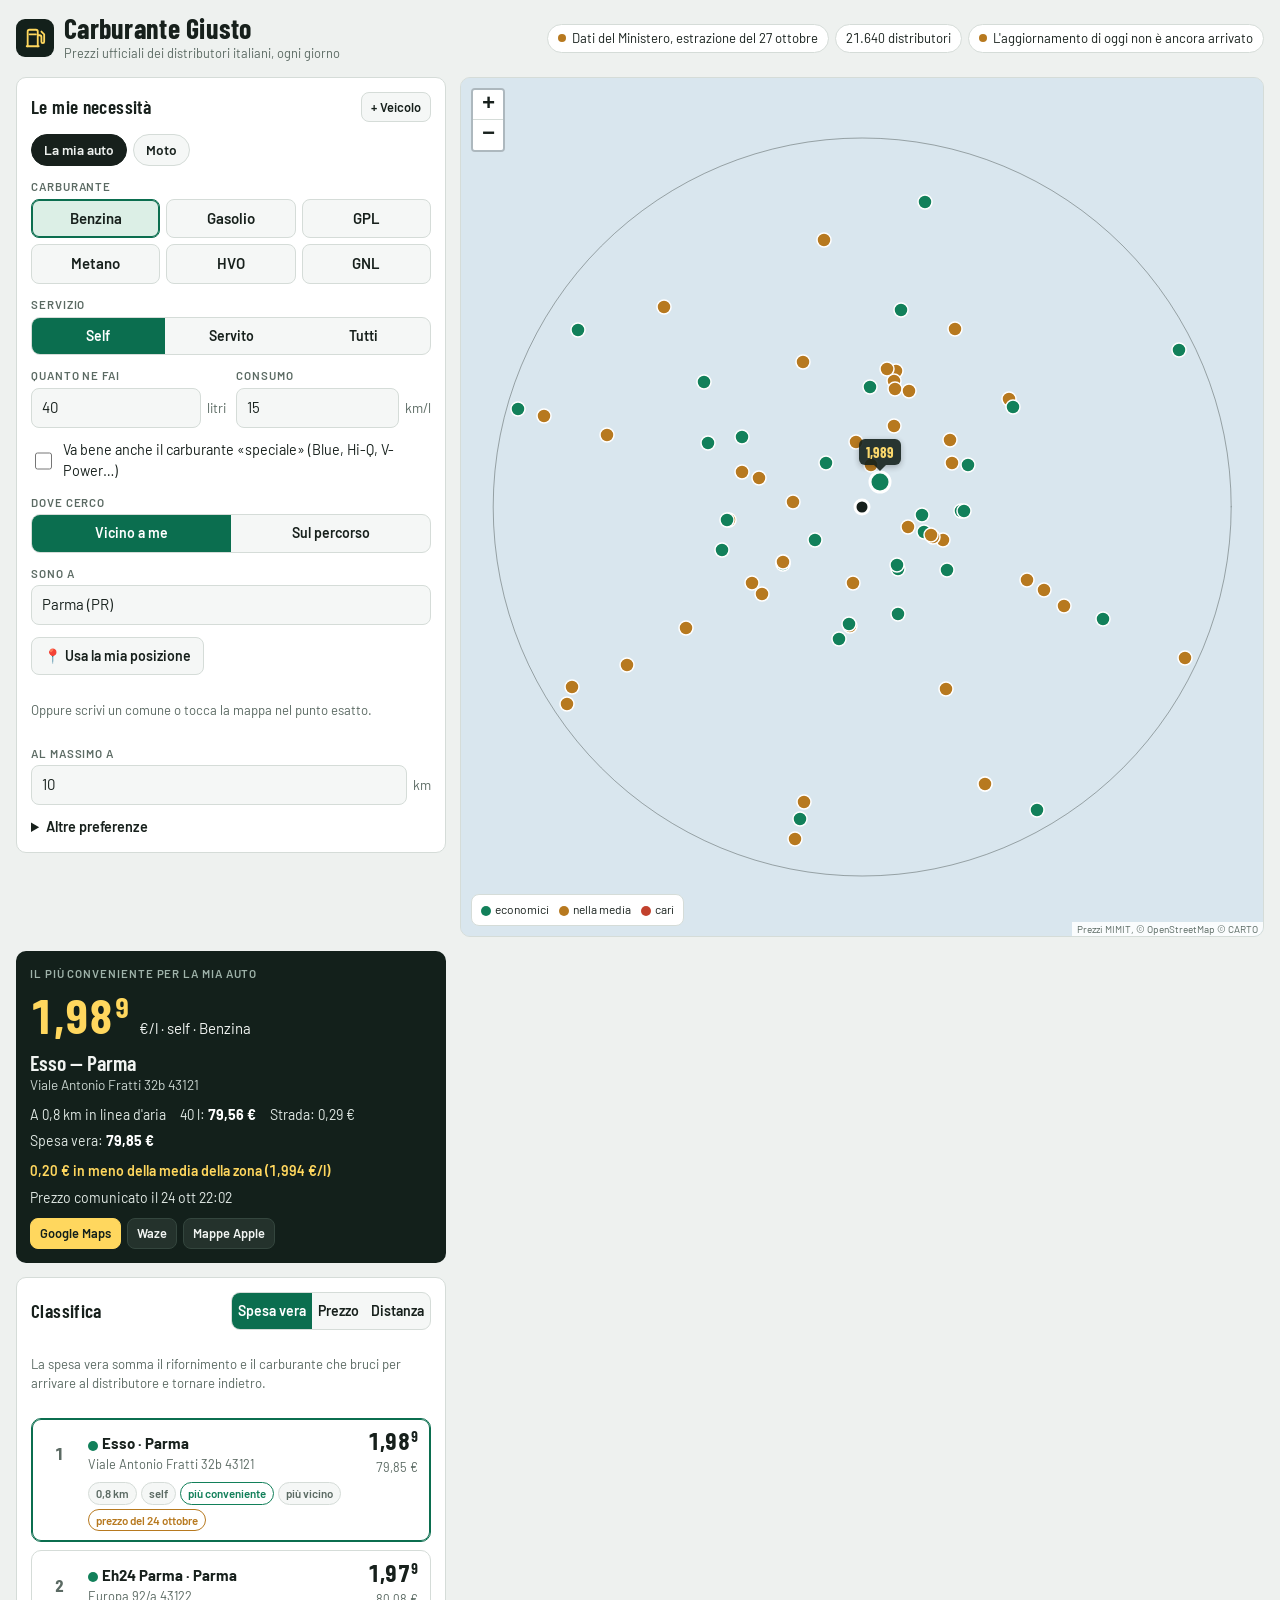
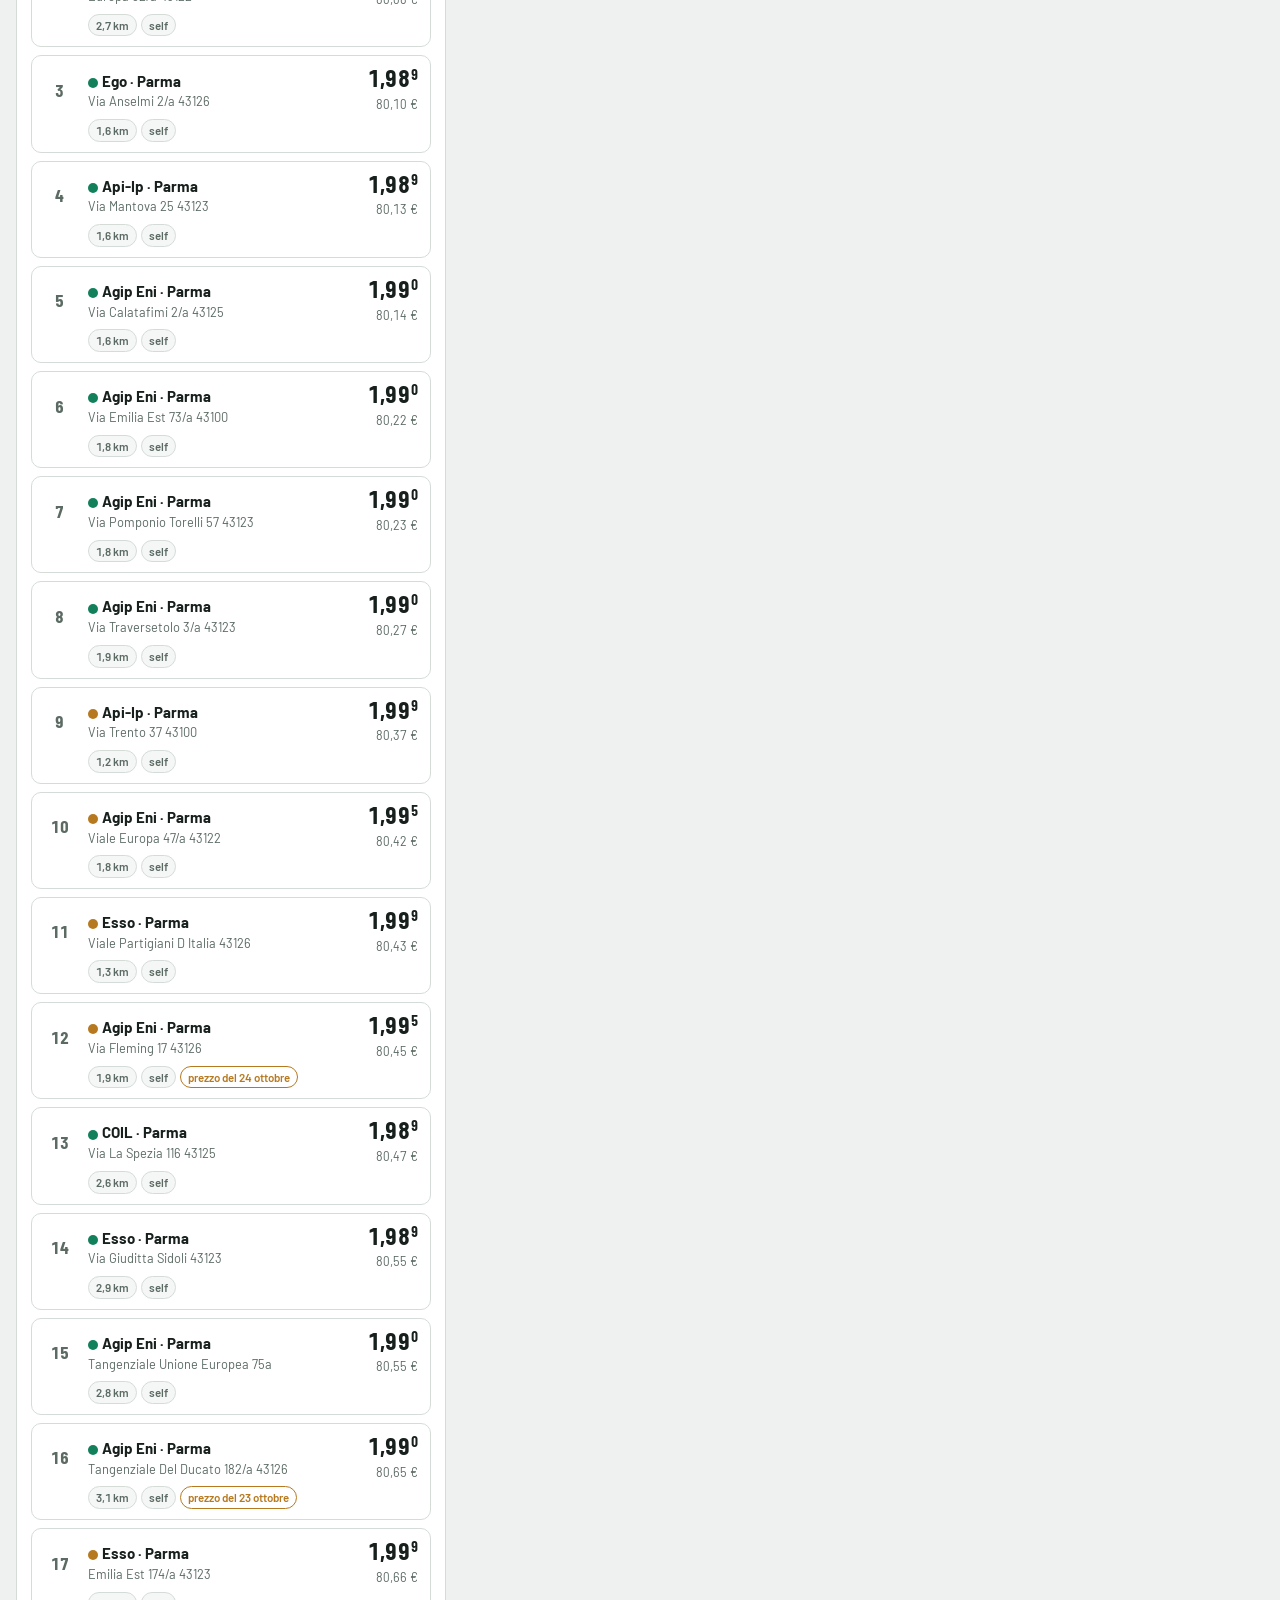
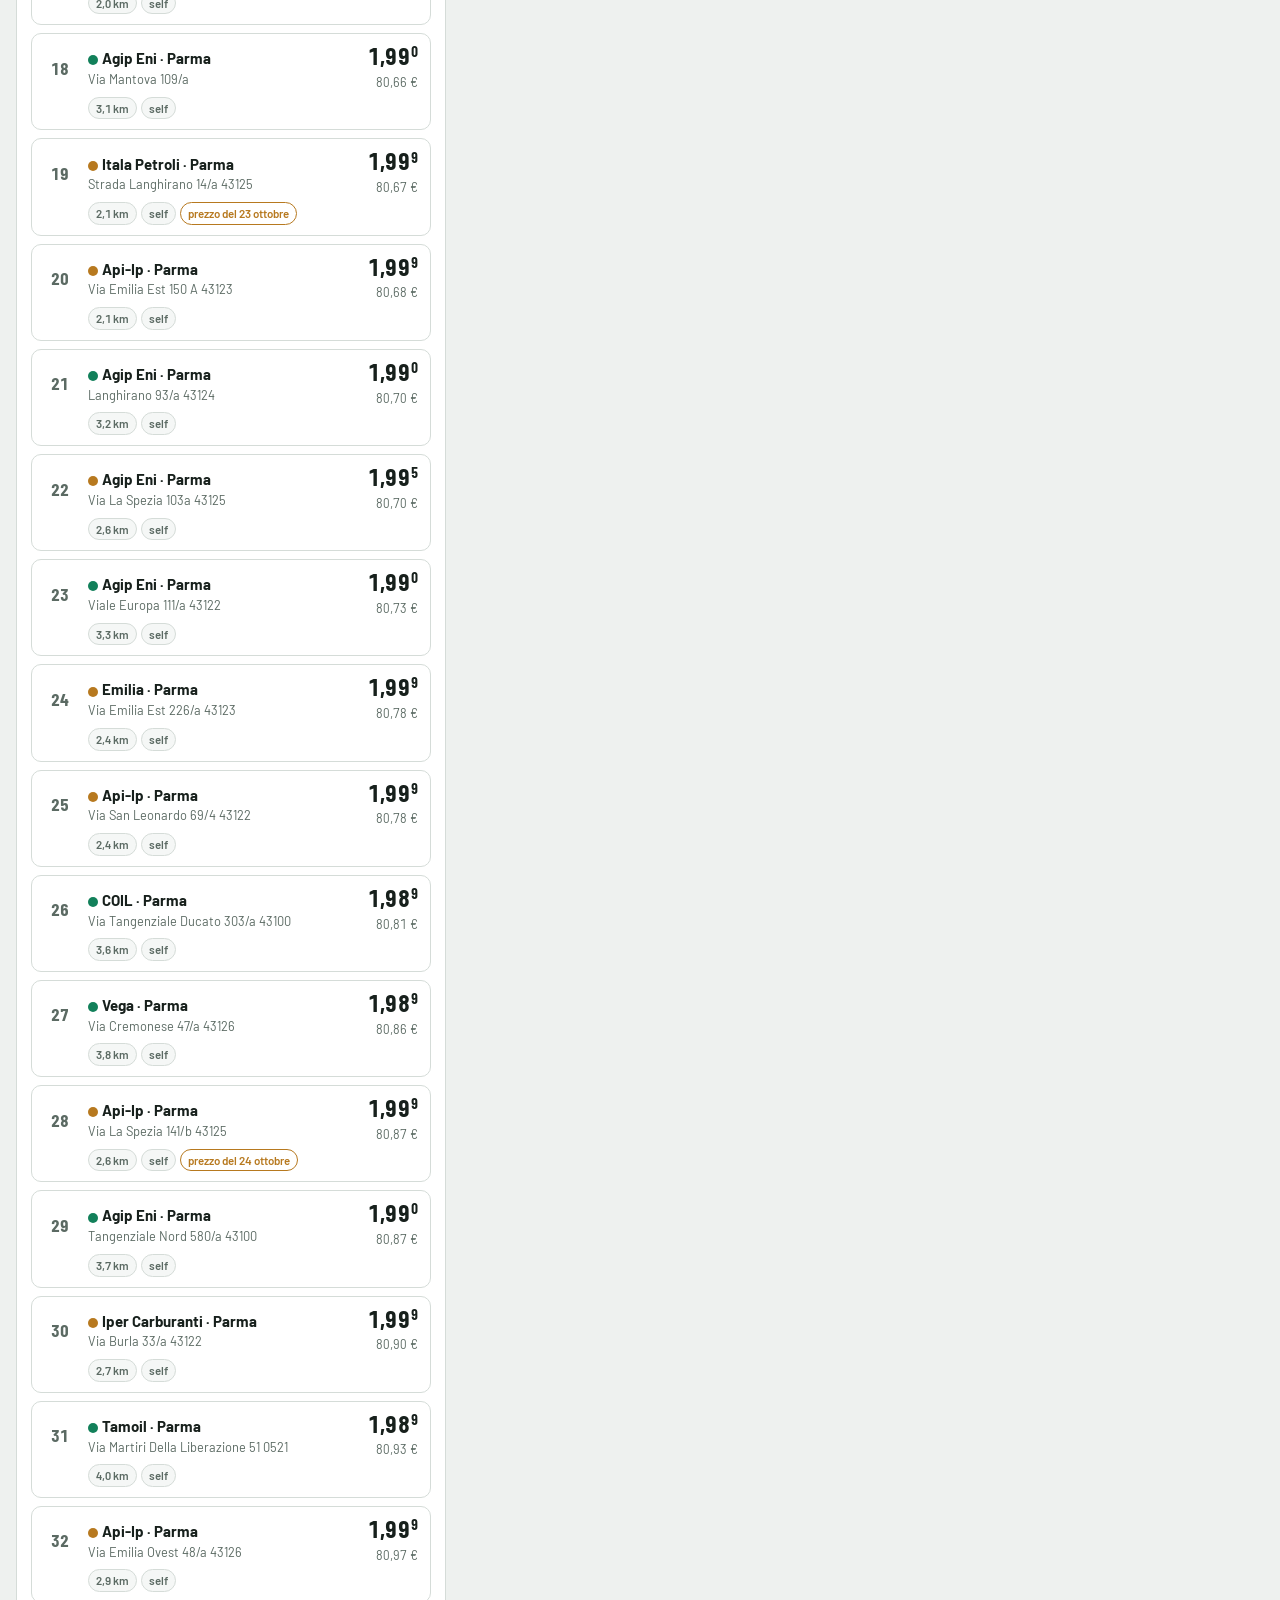
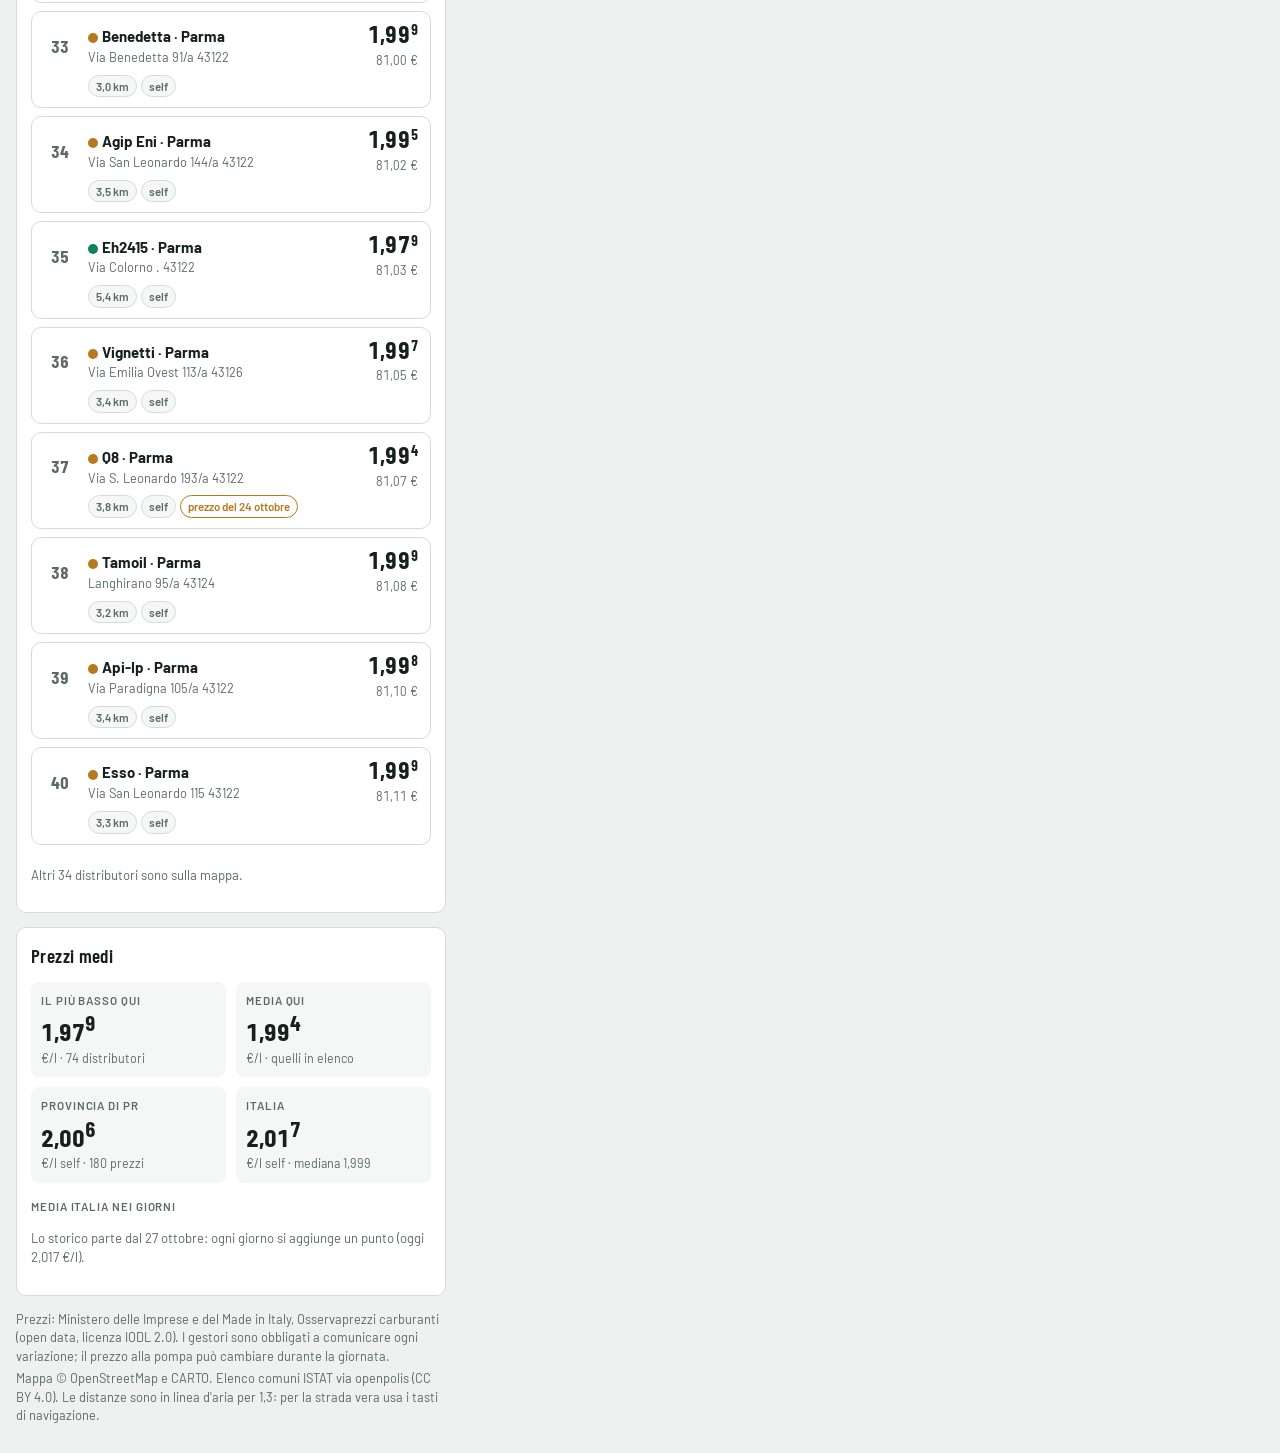
==== commit bf710ad7: "App Android (APK) costruita da GitHub Actions; mappa CARTO; prezzi freschi dal repository nell'app C" ====
--- a/index.html
+++ b/index.html
@@ -826,7 +826,6 @@
 .loading span{background:var(--surface);border:1px solid var(--line);padding:6px 12px;border-radius:999px;font-size:.85rem}
 @media (prefers-reduced-motion:reduce){*{transition:none!important;animation:none!important}}
 
-.leaflet-tile-pane{filter:var(--tile-filter)}
 #btn-gps{justify-self:start}
 
 :root{padding-top:env(safe-area-inset-top,0px);padding-bottom:env(safe-area-inset-bottom,0px)}
@@ -922,7 +921,7 @@
       </section>
       <footer id="fonte">
         <span>Prezzi: Ministero delle Imprese e del Made in Italy, Osservaprezzi carburanti (open data, licenza IODL 2.0). I gestori sono obbligati a comunicare ogni variazione; il prezzo alla pompa può cambiare durante la giornata.</span>
-        <span>Mappa © OpenStreetMap. Elenco comuni ISTAT via openpolis (CC BY 4.0). Le distanze sono in linea d'aria per 1,3: per la strada vera usa i tasti di navigazione.</span>
+        <span>Mappa © OpenStreetMap e CARTO. Elenco comuni ISTAT via openpolis (CC BY 4.0). Le distanze sono in linea d'aria per 1,3: per la strada vera usa i tasti di navigazione.</span>
       </footer>
     </div>
   </div>
@@ -960,7 +959,11 @@
 function giorno(q){ // AAAAMMGGhhmm -> Date
   const s = String(q); return new Date(+s.slice(0,4), +s.slice(4,6)-1, +s.slice(6,8), +s.slice(8,10), +s.slice(10,12));
 }
-function caricaJSON(u){ return fetch(u, {cache:"no-cache"}).then(r => { if(!r.ok) throw new Error(u+" "+r.status); return r.json(); }); }
+// Nell'app Android i prezzi freschi arrivano dal repository GitHub; quelli dentro l'app servono se manca la rete.
+const REMOTO = "https://raw.githubusercontent.com/massxxx/carburante-giusto/main/";
+const IN_APP = !!window.Capacitor || location.hostname === "localhost" && !location.port;
+let BASE_DATI = "";
+function caricaJSON(u){ if (u.startsWith("dati/")) u = BASE_DATI + u; return fetch(u, {cache:"no-cache"}).then(r => { if(!r.ok) throw new Error(u+" "+r.status); return r.json(); }); }
 function tessera(k){
   if (!tessere.has(k)) tessere.set(k, IND.tessere.includes(k) ? caricaJSON("dati/t/"+k+".json").then(a => a.map(r => ({
     id:r[0], b:r[1], n:r[2], i:r[3], c:r[4], p:r[5], a:r[6], la:r[7], lo:r[8], pr:r[9]
@@ -1181,10 +1184,16 @@
     }, 0);
   });
 }
-let lyTiles = null;
+let lyTiles = null, temaTiles = "";
+function scuro(){ const t = document.documentElement.dataset.theme; return t ? t === "dark" : matchMedia("(prefers-color-scheme: dark)").matches; }
 async function disegnaBase(){
-  if (!map || lyTiles) return;
-  lyTiles = L.tileLayer("https://tile.openstreetmap.org/{z}/{x}/{y}.png", {maxZoom:19, attribution:'&copy; <a href="https://www.openstreetmap.org/copyright" target="_blank" rel="noopener">OpenStreetMap</a>'}).addTo(map);
+  if (!map) return;
+  const tema = scuro() ? "dark_all" : "rastertiles/voyager";
+  if (lyTiles && temaTiles === tema) return;
+  if (lyTiles) map.removeLayer(lyTiles);
+  temaTiles = tema;
+  lyTiles = L.tileLayer("https://{s}.basemaps.cartocdn.com/"+tema+"/{z}/{x}/{y}{r}.png", {subdomains:"abcd", maxZoom:19,
+    attribution:'&copy; <a href="https://www.openstreetmap.org/copyright" target="_blank" rel="noopener">OpenStreetMap</a> &copy; <a href="https://carto.com/attributions" target="_blank" rel="noopener">CARTO</a>'}).addTo(map);
 }
 function aggiornaComuni(){}
 function disegnaMappa(out){
@@ -1239,7 +1248,7 @@
   const m = markers.get(id);
   if (apri && m && map){ map.setView(m.getLatLng(), Math.max(map.getZoom(), 13)); m.openPopup(); }
 }
-function restilizza(){ if (!map) return; disegnaMappa(ULTIMI); }
+function restilizza(){ if (!map) return; disegnaBase(); disegnaMappa(ULTIMI); }
 
 // ---------- comuni ----------
 const norm = s => s.normalize("NFD").replace(/\p{M}/gu,"").toLowerCase().replace(/[^a-z0-9 ]/g," ").replace(/\s+/g," ").trim();
@@ -1363,6 +1372,13 @@
 async function avvia(){
   collega(); sincronizzaForm(); iniziaMappa();
   try {
+    if (IN_APP){
+      try {
+        const r = await fetch(REMOTO+"dati/indice.json?t="+Date.now(), {cache:"no-store"});
+        const loc = await fetch("dati/indice.json").then(x => x.json()).catch(() => null);
+        if (r.ok){ const rem = await r.json(); if (!loc || rem.estrazione >= loc.estrazione) BASE_DATI = REMOTO; }
+      } catch(e){}
+    }
     const [ind, com, sto] = await Promise.all([caricaJSON("dati/indice.json"), caricaJSON("base/comuni.json"), caricaJSON("dati/storico.json").catch(()=>[])]);
     IND = ind; COMUNI = com; STORICO = sto; COMUNI_N = COMUNI.map(c => norm(c[0]));
     estrDate = new Date(IND.estrazione+"T23:59:00");
@@ -1375,7 +1391,7 @@
   disegnaBase(); inquadra(); aggiornaComuni(); calcola();
 }
 avvia();
-if ("serviceWorker" in navigator) navigator.serviceWorker.register("sw.js").catch(() => {});
+if (!IN_APP && "serviceWorker" in navigator) navigator.serviceWorker.register("sw.js").catch(() => {});
 })();
 </script>
 </body>
